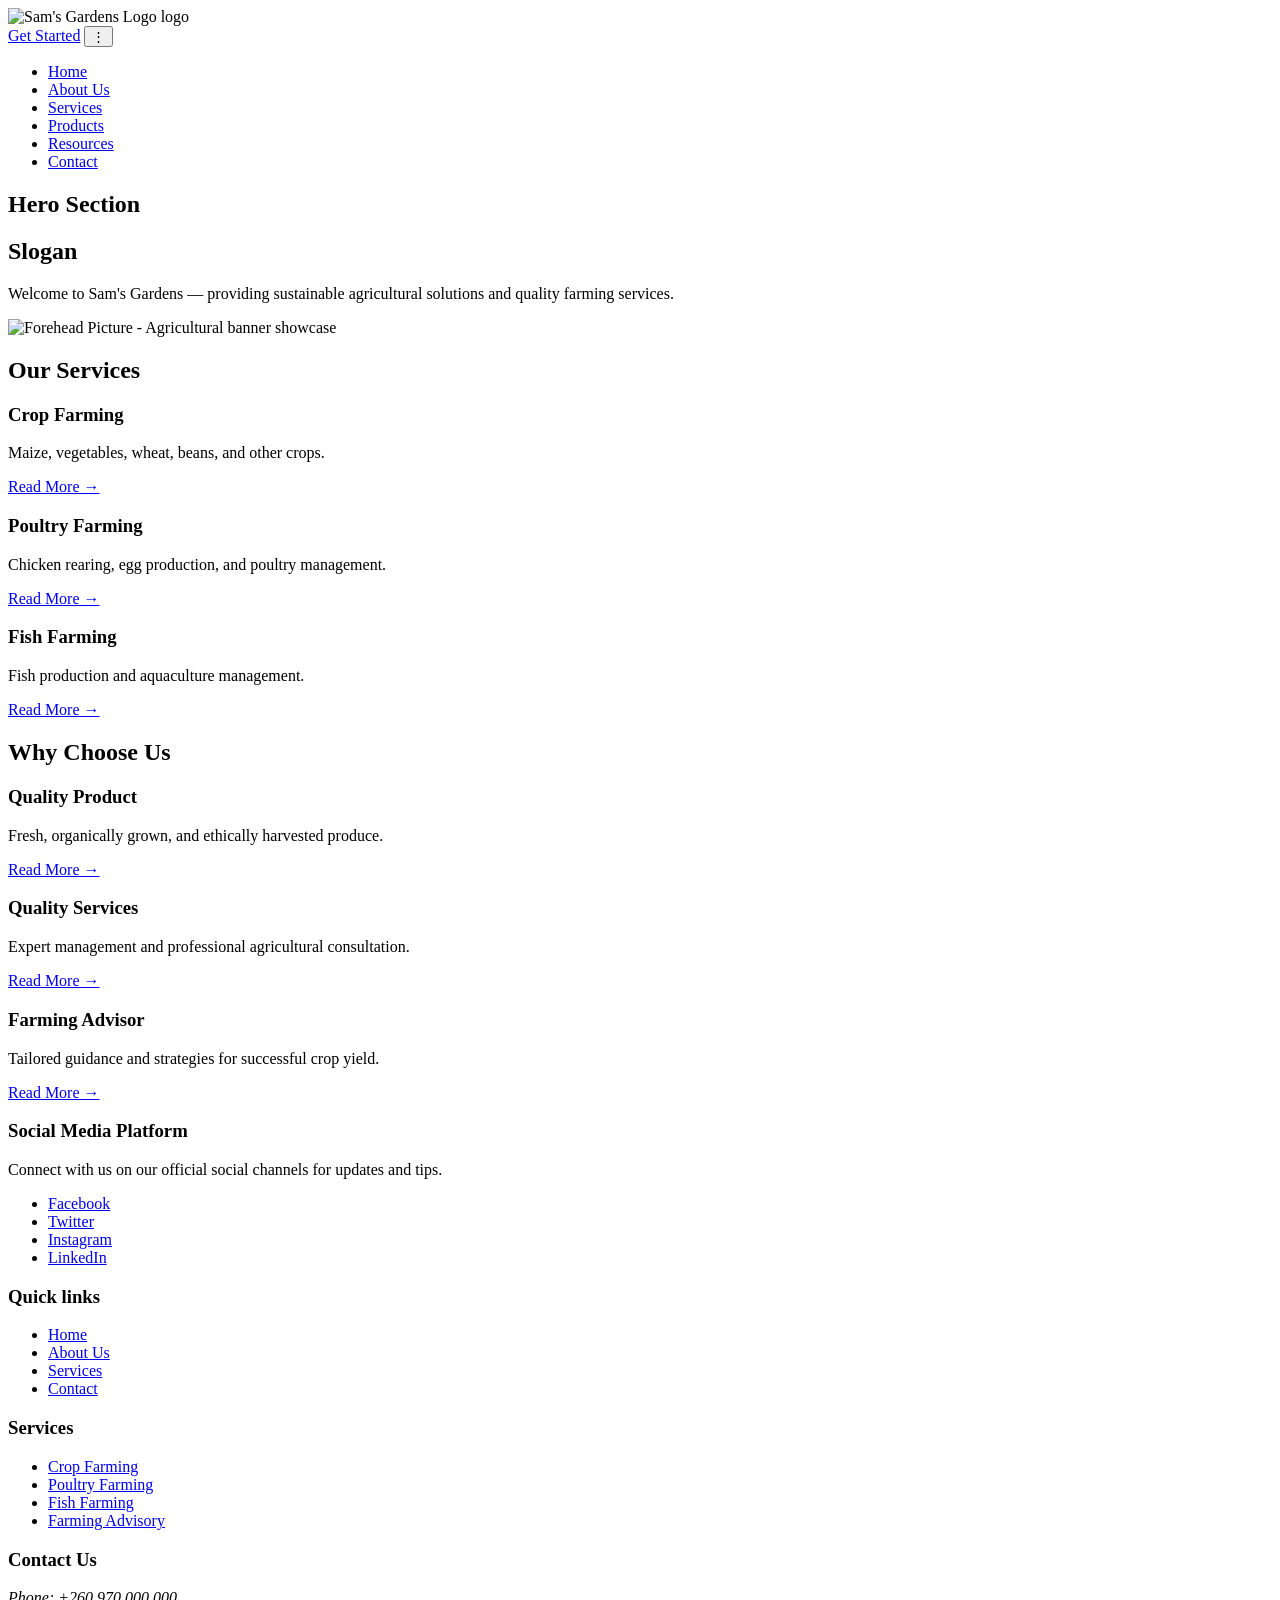
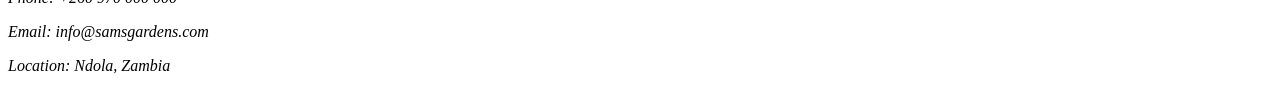
==== index.html @ 5a7f772f "initial project upload" ====
<!DOCTYPE html>
<html lang="en">

<head>
    <meta charset="UTF-8">
    <meta name="viewport" content="width=device-width, initial-scale=1.0">
    <title>Sam's Gardens - Home</title>
</head>

<body>

    <!-- Top Header / Branding & Actions -->
    <header>
        <div class="logo-container">
            <img src="logo.png" alt="Sam's Gardens Logo" width="40" height="40">
            <span>logo</span>
        </div>

        <div class="header-actions">
            <a href="#get-started">Get Started</a>
            <button type="button" aria-label="More Options">&#8942;</button>
        </div>
    </header>

    <!-- Navigation Bar -->
    <nav aria-label="Main Navigation">
        <ul>
            <li><a href="#home">Home</a></li>
            <li><a href="#about">About Us</a></li>
            <li><a href="#services">Services</a></li>
            <li><a href="#products">Products</a></li>
            <li><a href="#resources">Resources</a></li>
            <li><a href="#contact">Contact</a></li>
        </ul>
    </nav>

    <!-- Main Content Area -->
    <main>

        <!-- Hero Section -->
        <section class="hero-section">
            <div class="hero-text">
                <h1>Hero Section</h1>
                <h2>Slogan</h2>
                <p>Welcome to Sam's Gardens — providing sustainable agricultural solutions and quality farming services.
                </p>
            </div>

            <div class="hero-image">
                <img src="forehead-picture.jpg" alt="Forehead Picture - Agricultural banner showcase">
            </div>
        </section>

        <!-- Services & Why Choose Us Container -->
        <div class="features-wrapper">

            <!-- Our Services Section -->
            <section class="services-section">
                <h2>Our Services</h2>

                <div class="services-grid">

                    <!-- Service Card 1 -->
                    <article class="card">
                        <div class="icon-placeholder"></div>
                        <h3>Crop Farming</h3>
                        <p>Maize, vegetables, wheat, beans, and other crops.</p>
                        <a href="#crop-farming">Read More &rarr;</a>
                    </article>

                    <!-- Service Card 2 -->
                    <article class="card">
                        <div class="icon-placeholder"></div>
                        <h3>Poultry Farming</h3>
                        <p>Chicken rearing, egg production, and poultry management.</p>
                        <a href="#poultry-farming">Read More &rarr;</a>
                    </article>

                    <!-- Service Card 3 -->
                    <article class="card">
                        <div class="icon-placeholder"></div>
                        <h3>Fish Farming</h3>
                        <p>Fish production and aquaculture management.</p>
                        <a href="#fish-farming">Read More &rarr;</a>
                    </article>

                </div>
            </section>

            <!-- Why Choose Us Section -->
            <section class="why-choose-us-section">
                <h2>Why Choose Us</h2>

                <div class="reasons-grid">

                    <!-- Reason 1 -->
                    <article class="card">
                        <div class="icon-placeholder"></div>
                        <h3>Quality Product</h3>
                        <p>Fresh, organically grown, and ethically harvested produce.</p>
                        <a href="#quality-product">Read More &rarr;</a>
                    </article>

                    <!-- Reason 2 -->
                    <article class="card">
                        <div class="icon-placeholder"></div>
                        <h3>Quality Services</h3>
                        <p>Expert management and professional agricultural consultation.</p>
                        <a href="#quality-services">Read More &rarr;</a>
                    </article>

                    <!-- Reason 3 -->
                    <article class="card">
                        <div class="icon-placeholder"></div>
                        <h3>Farming Advisor</h3>
                        <p>Tailored guidance and strategies for successful crop yield.</p>
                        <a href="#farming-advisor">Read More &rarr;</a>
                    </article>

                </div>
            </section>

        </div>

    </main>

    <!-- Footer Section -->
    <footer>
        <div class="footer-columns">

            <!-- Column 1: Social Media Platform -->
            <section class="footer-col">
                <h3>Social Media Platform</h3>
                <p>Connect with us on our official social channels for updates and tips.</p>
                <ul class="social-links">
                    <li><a href="#" aria-label="Facebook">Facebook</a></li>
                    <li><a href="#" aria-label="Twitter">Twitter</a></li>
                    <li><a href="#" aria-label="Instagram">Instagram</a></li>
                    <li><a href="#" aria-label="LinkedIn">LinkedIn</a></li>
                </ul>
            </section>

            <!-- Column 2: Quick Links -->
            <nav class="footer-col" aria-label="Quick Links Navigation">
                <h3>Quick links</h3>
                <ul>
                    <li><a href="#home">Home</a></li>
                    <li><a href="#about">About Us</a></li>
                    <li><a href="#services">Services</a></li>
                    <li><a href="#contact">Contact</a></li>
                </ul>
            </nav>

            <!-- Column 3: Services -->
            <nav class="footer-col" aria-label="Services Navigation">
                <h3>Services</h3>
                <ul>
                    <li><a href="#crop-farming">Crop Farming</a></li>
                    <li><a href="#poultry-farming">Poultry Farming</a></li>
                    <li><a href="#fish-farming">Fish Farming</a></li>
                    <li><a href="#advisory">Farming Advisory</a></li>
                </ul>
            </nav>

            <!-- Column 4: Contact Us -->
            <section class="footer-col">
                <h3>Contact Us</h3>
                <address>
                    <p>Phone: +260 970 000 000</p>
                    <p>Email: info@samsgardens.com</p>
                    <p>Location: Ndola, Zambia</p>
                </address>
            </section>

        </div>
    </footer>

</body>

</html>
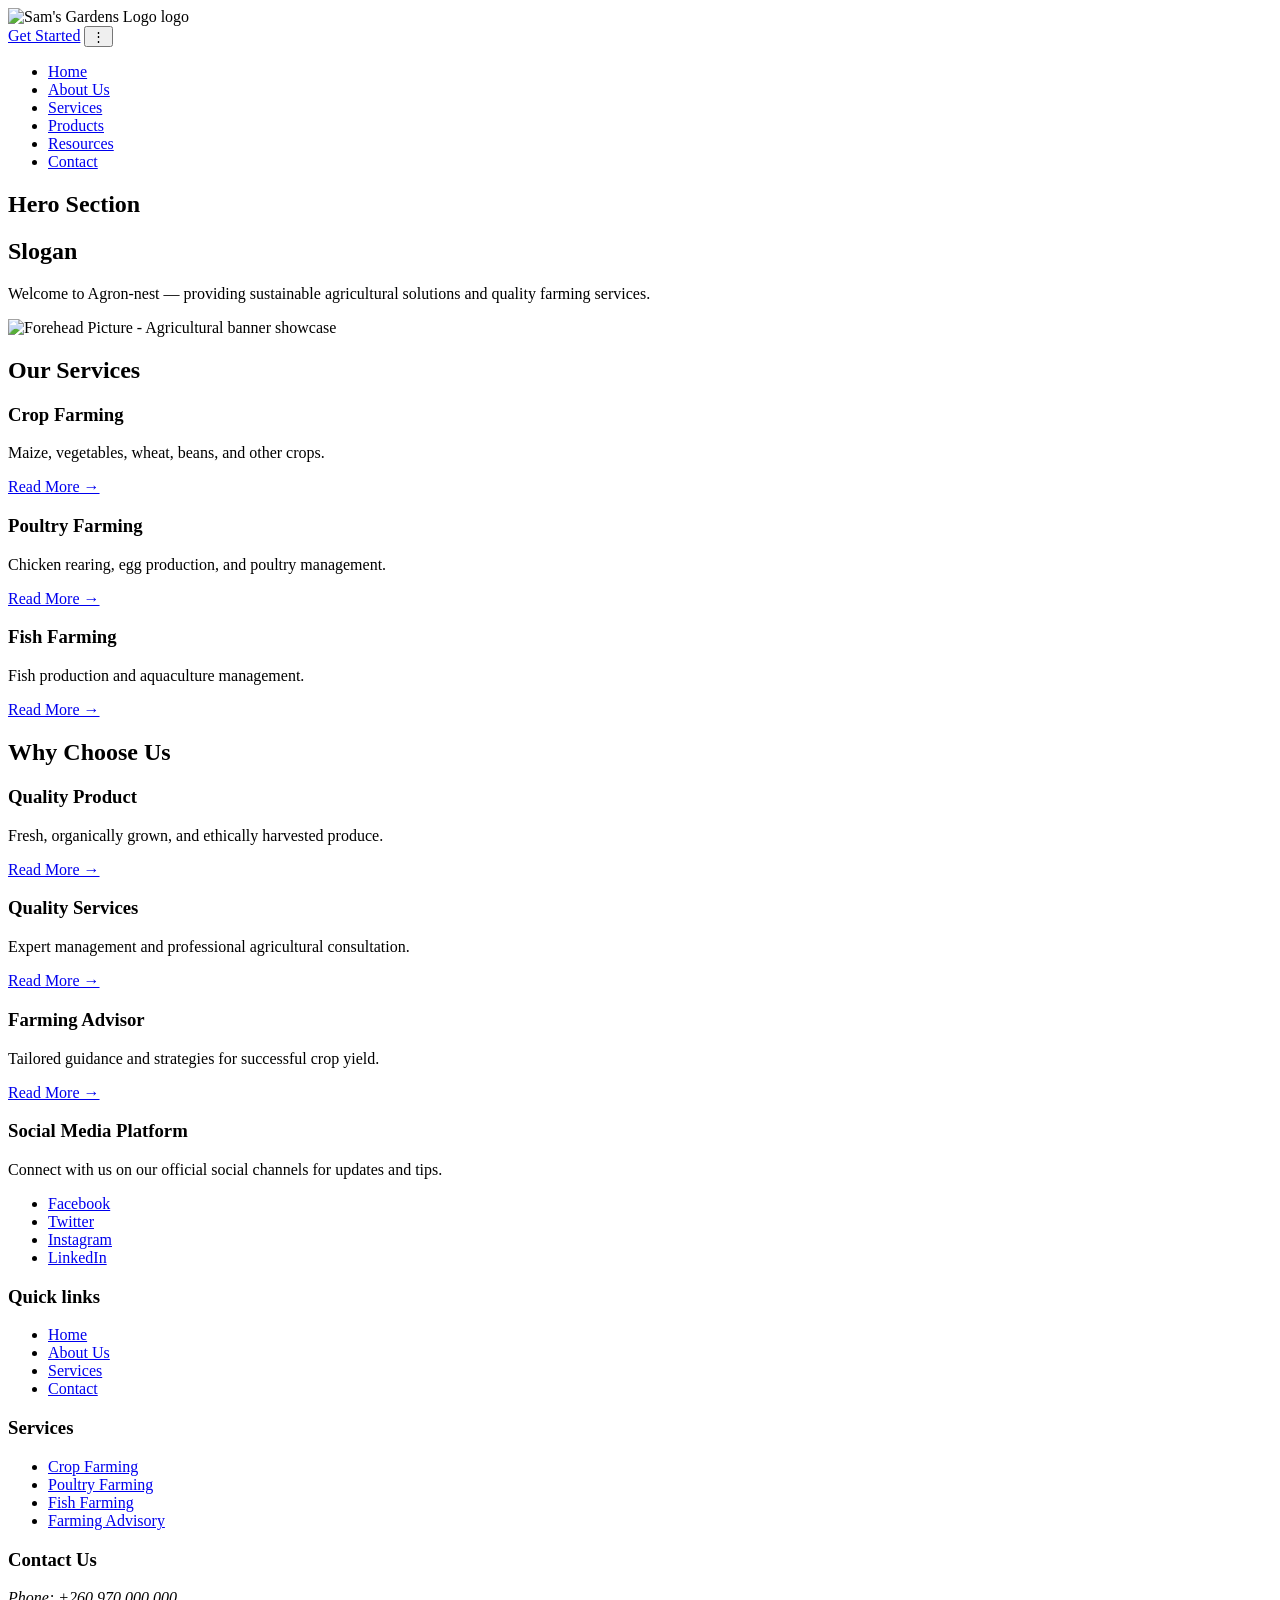
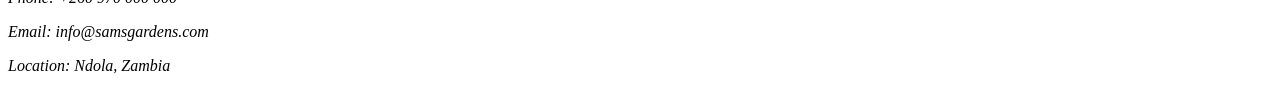
==== commit 89faf223: "Update index.html" ====
--- a/index.html
+++ b/index.html
@@ -4,7 +4,7 @@
 <head>
     <meta charset="UTF-8">
     <meta name="viewport" content="width=device-width, initial-scale=1.0">
-    <title>Sam's Gardens - Home</title>
+    <title>Agrone-nest</title>
 </head>
 
 <body>
@@ -42,7 +42,7 @@
             <div class="hero-text">
                 <h1>Hero Section</h1>
                 <h2>Slogan</h2>
-                <p>Welcome to Sam's Gardens — providing sustainable agricultural solutions and quality farming services.
+                <p>Welcome to Agron-nest — providing sustainable agricultural solutions and quality farming services.
                 </p>
             </div>
 
@@ -177,4 +177,4 @@
 
 </body>
 
-</html>+</html>
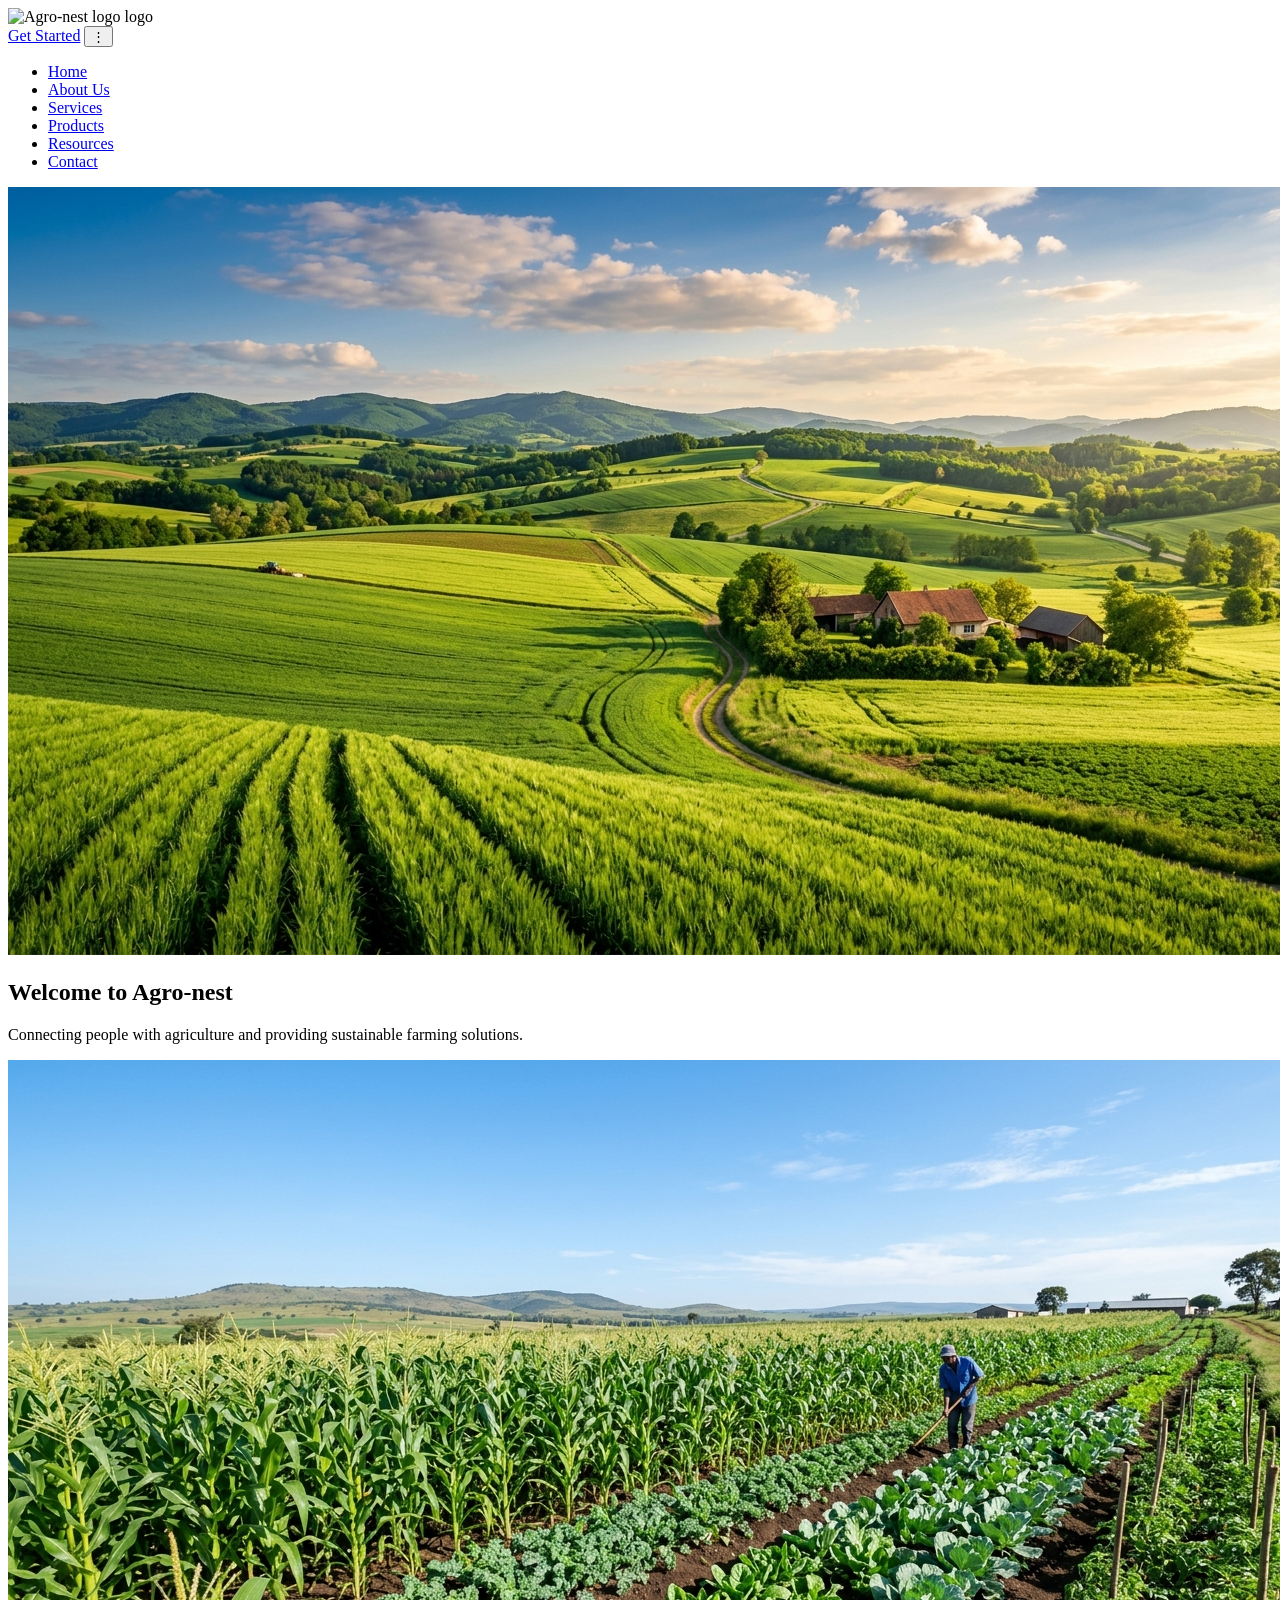
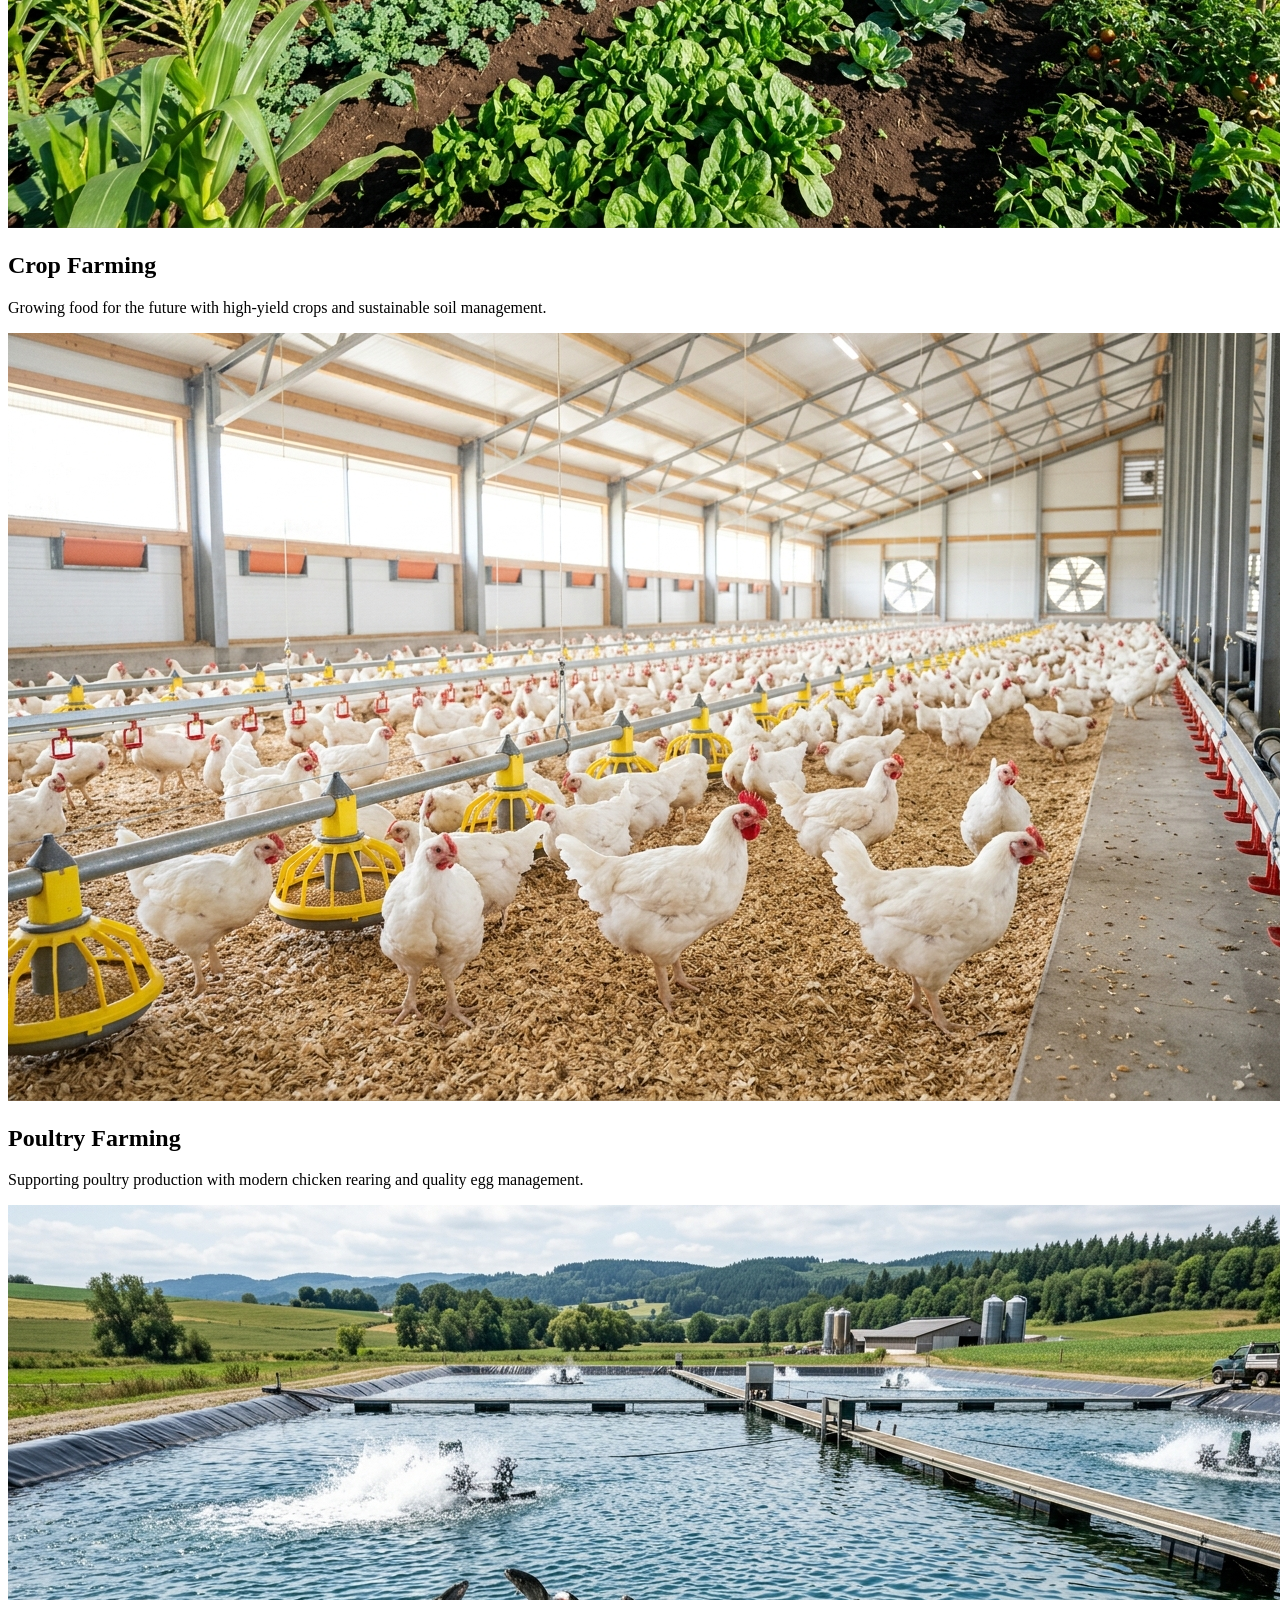
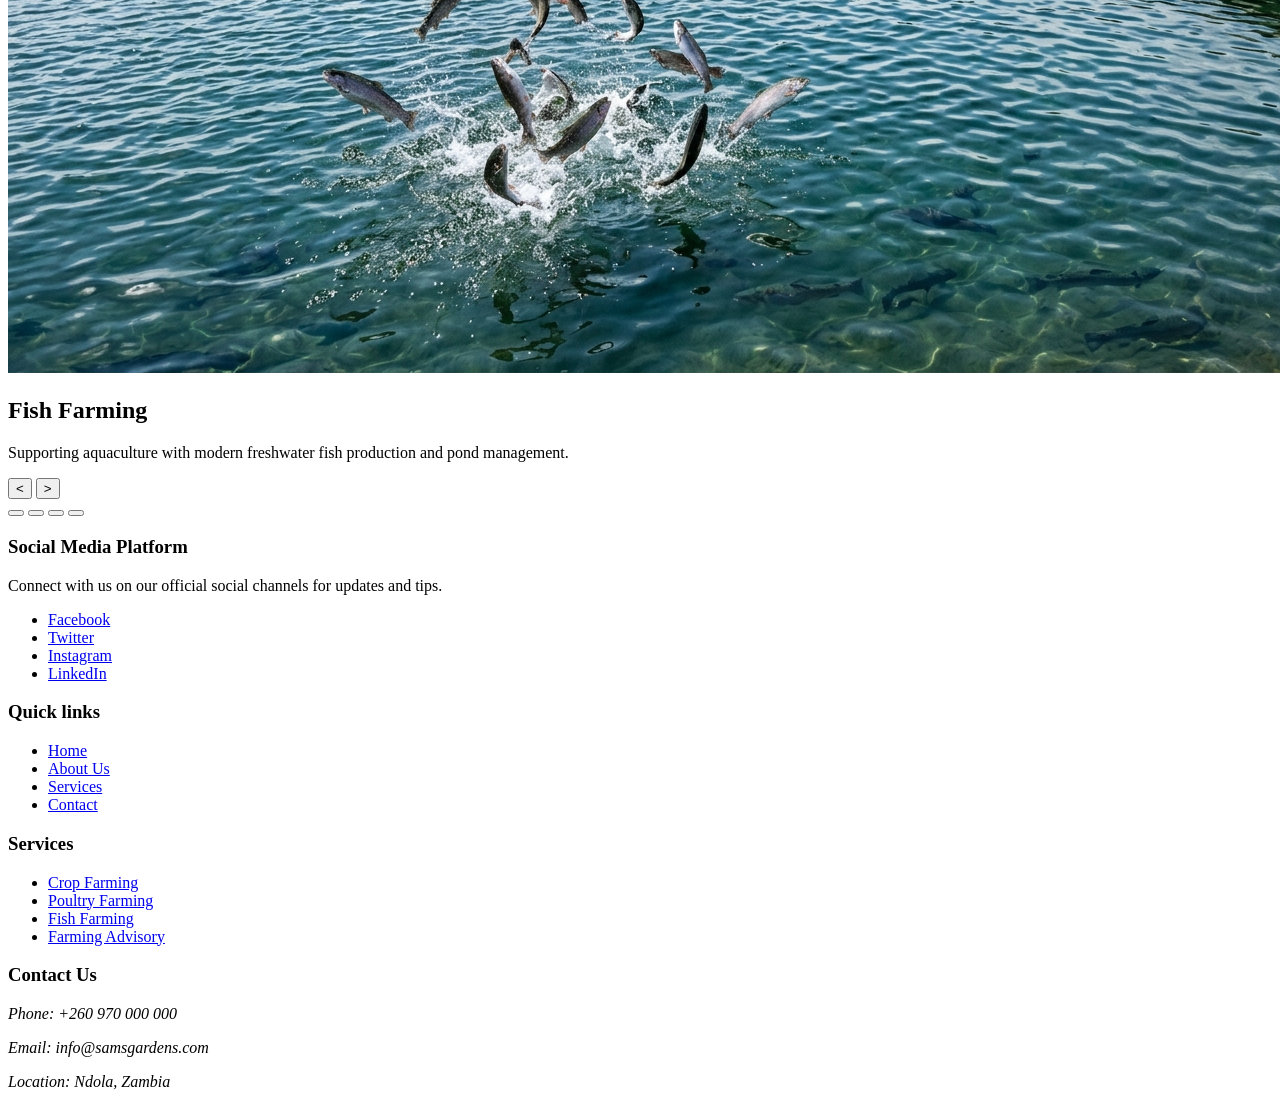
==== commit 316565f6: "Add images and update HTML pages" ====
--- a/index.html
+++ b/index.html
@@ -12,12 +12,12 @@
     <!-- Top Header / Branding & Actions -->
     <header>
         <div class="logo-container">
-            <img src="logo.png" alt="Sam's Gardens Logo" width="40" height="40">
+            <img src="logo.png" alt="Agro-nest logo" width="40" height="40">
             <span>logo</span>
         </div>
 
         <div class="header-actions">
-            <a href="#get-started">Get Started</a>
+            <a href="pages/products.html">Get Started</a>
             <button type="button" aria-label="More Options">&#8942;</button>
         </div>
     </header>
@@ -25,102 +25,72 @@
     <!-- Navigation Bar -->
     <nav aria-label="Main Navigation">
         <ul>
-            <li><a href="#home">Home</a></li>
-            <li><a href="#about">About Us</a></li>
-            <li><a href="#services">Services</a></li>
-            <li><a href="#products">Products</a></li>
-            <li><a href="#resources">Resources</a></li>
-            <li><a href="#contact">Contact</a></li>
+            <li><a href="index.html">Home</a></li>
+            <li><a href="pages/about.html">About Us</a></li>
+            <li><a href="pages/services.html">Services</a></li>
+            <li><a href="pages/products.html">Products</a></li>
+            <li><a href="pages/resources.html">Resources</a></li>
+            <li><a href="pages/contact.html">Contact</a></li>
         </ul>
     </nav>
 
     <!-- Main Content Area -->
     <main>
 
-        <!-- Hero Section -->
-        <section class="hero-section">
-            <div class="hero-text">
-                <h1>Hero Section</h1>
-                <h2>Slogan</h2>
-                <p>Welcome to Agron-nest — providing sustainable agricultural solutions and quality farming services.
-                </p>
+        <!-- Agronist Agricultural Slider Structure -->
+        <section class="slider-section" aria-label="Agronist Agricultural Image Slider">
+            <div class="slider-wrapper">
+
+                <!-- Slide 1: Welcome to Agronist -->
+                <article class="slide">
+                    <img src="images/welcome-agronist.jpg" alt="Agricultural landscape showcasing Welcome to Agronist">
+                    <div class="slide-overlay">
+                        <h2>Welcome to Agro-nest</h2>
+                        <p>Connecting people with agriculture and providing sustainable farming solutions.</p>
+                    </div>
+                </article>
+
+                <!-- Slide 2: Crop Farming -->
+                <article class="slide">
+                    <img src="images/crop-farming.jpg" alt="Vibrant crop farming field with healthy crops">
+                    <div class="slide-overlay">
+                        <h2>Crop Farming</h2>
+                        <p>Growing food for the future with high-yield crops and sustainable soil management.</p>
+                    </div>
+                </article>
+
+                <!-- Slide 3: Poultry Farming -->
+                <article class="slide">
+                    <img src="images/poultry-farming.jpg" alt="Modern poultry farming facility with healthy flock">
+                    <div class="slide-overlay">
+                        <h2>Poultry Farming</h2>
+                        <p>Supporting poultry production with modern chicken rearing and quality egg management.</p>
+                    </div>
+                </article>
+
+                <!-- Slide 4: Fish Farming -->
+                <article class="slide">
+                    <img src="images/fish-farming.jpg" alt="Aquaculture fish farming pond with fresh water fish">
+                    <div class="slide-overlay">
+                        <h2>Fish Farming</h2>
+                        <p>Supporting aquaculture with modern freshwater fish production and pond management.</p>
+                    </div>
+                </article>
+
             </div>
 
-            <div class="hero-image">
-                <img src="forehead-picture.jpg" alt="Forehead Picture - Agricultural banner showcase">
-            </div>
+            <!-- Slider Navigation Controls (For future CSS/JS implementation) -->
+            <button type="button" class="slider-control prev" aria-label="Previous Slide">&lt;</button>
+            <button type="button" class="slider-control next" aria-label="Next Slide">&gt;</button>
+
+            <!-- Slider Pagination Indicators (For future CSS/JS implementation) -->
+            <nav class="slider-dots" aria-label="Slider Page Navigation">
+                <button type="button" class="dot" aria-label="Go to Slide 1"></button>
+                <button type="button" class="dot" aria-label="Go to Slide 2"></button>
+                <button type="button" class="dot" aria-label="Go to Slide 3"></button>
+                <button type="button" class="dot" aria-label="Go to Slide 4"></button>
+            </nav>
         </section>
-
-        <!-- Services & Why Choose Us Container -->
-        <div class="features-wrapper">
-
-            <!-- Our Services Section -->
-            <section class="services-section">
-                <h2>Our Services</h2>
-
-                <div class="services-grid">
-
-                    <!-- Service Card 1 -->
-                    <article class="card">
-                        <div class="icon-placeholder"></div>
-                        <h3>Crop Farming</h3>
-                        <p>Maize, vegetables, wheat, beans, and other crops.</p>
-                        <a href="#crop-farming">Read More &rarr;</a>
-                    </article>
-
-                    <!-- Service Card 2 -->
-                    <article class="card">
-                        <div class="icon-placeholder"></div>
-                        <h3>Poultry Farming</h3>
-                        <p>Chicken rearing, egg production, and poultry management.</p>
-                        <a href="#poultry-farming">Read More &rarr;</a>
-                    </article>
-
-                    <!-- Service Card 3 -->
-                    <article class="card">
-                        <div class="icon-placeholder"></div>
-                        <h3>Fish Farming</h3>
-                        <p>Fish production and aquaculture management.</p>
-                        <a href="#fish-farming">Read More &rarr;</a>
-                    </article>
-
-                </div>
-            </section>
-
-            <!-- Why Choose Us Section -->
-            <section class="why-choose-us-section">
-                <h2>Why Choose Us</h2>
-
-                <div class="reasons-grid">
-
-                    <!-- Reason 1 -->
-                    <article class="card">
-                        <div class="icon-placeholder"></div>
-                        <h3>Quality Product</h3>
-                        <p>Fresh, organically grown, and ethically harvested produce.</p>
-                        <a href="#quality-product">Read More &rarr;</a>
-                    </article>
-
-                    <!-- Reason 2 -->
-                    <article class="card">
-                        <div class="icon-placeholder"></div>
-                        <h3>Quality Services</h3>
-                        <p>Expert management and professional agricultural consultation.</p>
-                        <a href="#quality-services">Read More &rarr;</a>
-                    </article>
-
-                    <!-- Reason 3 -->
-                    <article class="card">
-                        <div class="icon-placeholder"></div>
-                        <h3>Farming Advisor</h3>
-                        <p>Tailored guidance and strategies for successful crop yield.</p>
-                        <a href="#farming-advisor">Read More &rarr;</a>
-                    </article>
-
-                </div>
-            </section>
-
-        </div>
 
     </main>
 
@@ -144,10 +114,10 @@
             <nav class="footer-col" aria-label="Quick Links Navigation">
                 <h3>Quick links</h3>
                 <ul>
-                    <li><a href="#home">Home</a></li>
-                    <li><a href="#about">About Us</a></li>
-                    <li><a href="#services">Services</a></li>
-                    <li><a href="#contact">Contact</a></li>
+                    <li><a href="index.html">Home</a></li>
+                    <li><a href="pages/about.html">About Us</a></li>
+                    <li><a href="pages/services.html">Services</a></li>
+                    <li><a href="pages/contact.html">Contact</a></li>
                 </ul>
             </nav>
 
@@ -155,10 +125,10 @@
             <nav class="footer-col" aria-label="Services Navigation">
                 <h3>Services</h3>
                 <ul>
-                    <li><a href="#crop-farming">Crop Farming</a></li>
-                    <li><a href="#poultry-farming">Poultry Farming</a></li>
-                    <li><a href="#fish-farming">Fish Farming</a></li>
-                    <li><a href="#advisory">Farming Advisory</a></li>
+                    <li><a href="pages/services.html#crop-farming">Crop Farming</a></li>
+                    <li><a href="pages/services.html#poultry-farming">Poultry Farming</a></li>
+                    <li><a href="pages/services.html#fish-farming">Fish Farming</a></li>
+                    <li><a href="pages/services.html#advisory">Farming Advisory</a></li>
                 </ul>
             </nav>
 
@@ -177,4 +147,4 @@
 
 </body>
 
-</html>
+</html>
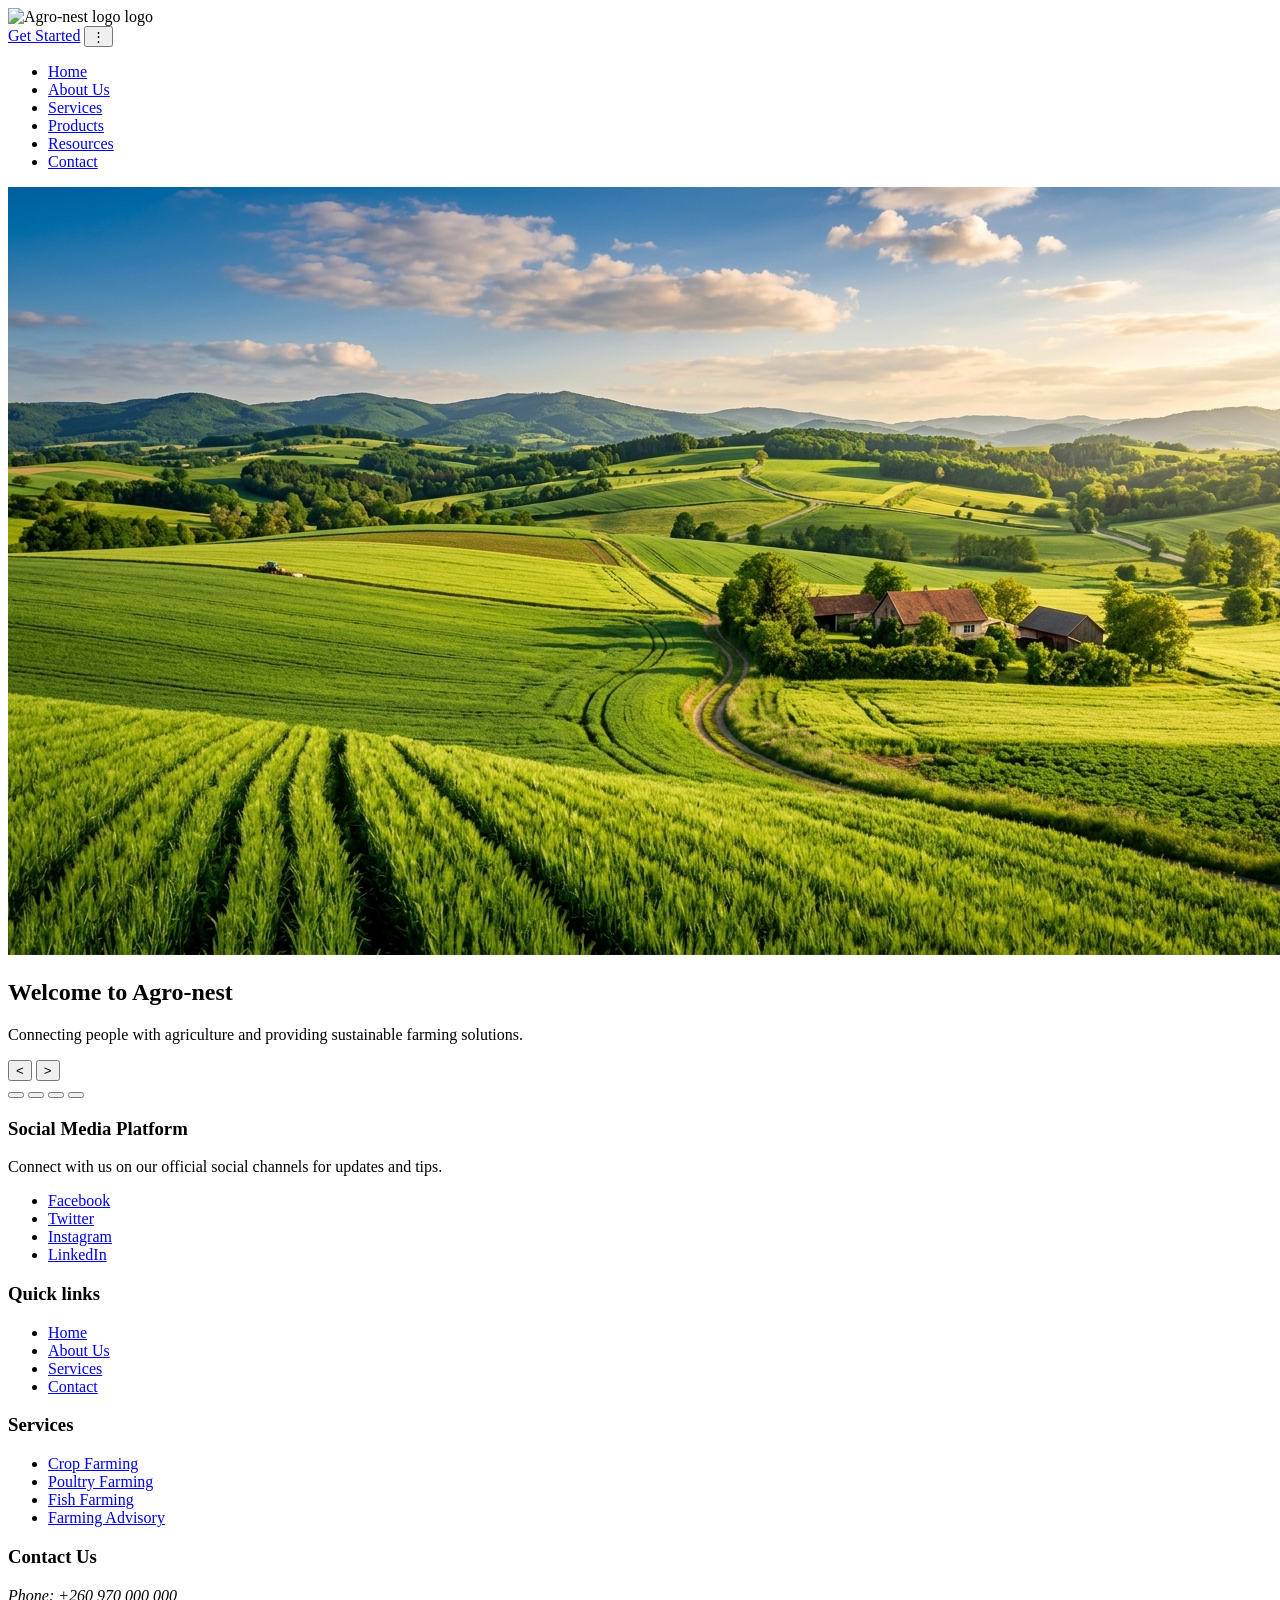
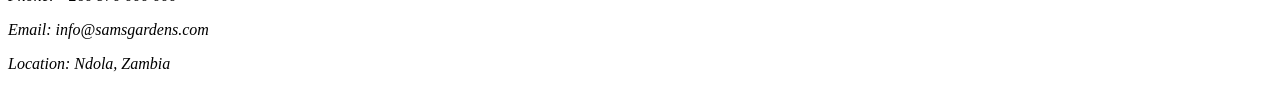
==== commit a0e017b6: "Connect home-page slider" ====
--- a/index.html
+++ b/index.html
@@ -1,150 +1,151 @@
-<!DOCTYPE html>
-<html lang="en">
-
-<head>
-    <meta charset="UTF-8">
-    <meta name="viewport" content="width=device-width, initial-scale=1.0">
-    <title>Agrone-nest</title>
-</head>
-
-<body>
-
-    <!-- Top Header / Branding & Actions -->
-    <header>
-        <div class="logo-container">
-            <img src="logo.png" alt="Agro-nest logo" width="40" height="40">
-            <span>logo</span>
-        </div>
-
-        <div class="header-actions">
-            <a href="pages/products.html">Get Started</a>
-            <button type="button" aria-label="More Options">&#8942;</button>
-        </div>
-    </header>
-
-    <!-- Navigation Bar -->
-    <nav aria-label="Main Navigation">
-        <ul>
-            <li><a href="index.html">Home</a></li>
-            <li><a href="pages/about.html">About Us</a></li>
-            <li><a href="pages/services.html">Services</a></li>
-            <li><a href="pages/products.html">Products</a></li>
-            <li><a href="pages/resources.html">Resources</a></li>
-            <li><a href="pages/contact.html">Contact</a></li>
-        </ul>
-    </nav>
-
-    <!-- Main Content Area -->
-    <main>
-
-        <!-- Agronist Agricultural Slider Structure -->
-        <section class="slider-section" aria-label="Agronist Agricultural Image Slider">
-            <div class="slider-wrapper">
-
-                <!-- Slide 1: Welcome to Agronist -->
-                <article class="slide">
-                    <img src="images/welcome-agronist.jpg" alt="Agricultural landscape showcasing Welcome to Agronist">
-                    <div class="slide-overlay">
-                        <h2>Welcome to Agro-nest</h2>
-                        <p>Connecting people with agriculture and providing sustainable farming solutions.</p>
-                    </div>
-                </article>
-
-                <!-- Slide 2: Crop Farming -->
-                <article class="slide">
-                    <img src="images/crop-farming.jpg" alt="Vibrant crop farming field with healthy crops">
-                    <div class="slide-overlay">
-                        <h2>Crop Farming</h2>
-                        <p>Growing food for the future with high-yield crops and sustainable soil management.</p>
-                    </div>
-                </article>
-
-                <!-- Slide 3: Poultry Farming -->
-                <article class="slide">
-                    <img src="images/poultry-farming.jpg" alt="Modern poultry farming facility with healthy flock">
-                    <div class="slide-overlay">
-                        <h2>Poultry Farming</h2>
-                        <p>Supporting poultry production with modern chicken rearing and quality egg management.</p>
-                    </div>
-                </article>
-
-                <!-- Slide 4: Fish Farming -->
-                <article class="slide">
-                    <img src="images/fish-farming.jpg" alt="Aquaculture fish farming pond with fresh water fish">
-                    <div class="slide-overlay">
-                        <h2>Fish Farming</h2>
-                        <p>Supporting aquaculture with modern freshwater fish production and pond management.</p>
-                    </div>
-                </article>
-
-            </div>
-
-            <!-- Slider Navigation Controls (For future CSS/JS implementation) -->
-            <button type="button" class="slider-control prev" aria-label="Previous Slide">&lt;</button>
-            <button type="button" class="slider-control next" aria-label="Next Slide">&gt;</button>
-
-            <!-- Slider Pagination Indicators (For future CSS/JS implementation) -->
-            <nav class="slider-dots" aria-label="Slider Page Navigation">
-                <button type="button" class="dot" aria-label="Go to Slide 1"></button>
-                <button type="button" class="dot" aria-label="Go to Slide 2"></button>
-                <button type="button" class="dot" aria-label="Go to Slide 3"></button>
-                <button type="button" class="dot" aria-label="Go to Slide 4"></button>
-            </nav>
-        </section>
-
-    </main>
-
-    <!-- Footer Section -->
-    <footer>
-        <div class="footer-columns">
-
-            <!-- Column 1: Social Media Platform -->
-            <section class="footer-col">
-                <h3>Social Media Platform</h3>
-                <p>Connect with us on our official social channels for updates and tips.</p>
-                <ul class="social-links">
-                    <li><a href="#" aria-label="Facebook">Facebook</a></li>
-                    <li><a href="#" aria-label="Twitter">Twitter</a></li>
-                    <li><a href="#" aria-label="Instagram">Instagram</a></li>
-                    <li><a href="#" aria-label="LinkedIn">LinkedIn</a></li>
-                </ul>
-            </section>
-
-            <!-- Column 2: Quick Links -->
-            <nav class="footer-col" aria-label="Quick Links Navigation">
-                <h3>Quick links</h3>
-                <ul>
-                    <li><a href="index.html">Home</a></li>
-                    <li><a href="pages/about.html">About Us</a></li>
-                    <li><a href="pages/services.html">Services</a></li>
-                    <li><a href="pages/contact.html">Contact</a></li>
-                </ul>
-            </nav>
-
-            <!-- Column 3: Services -->
-            <nav class="footer-col" aria-label="Services Navigation">
-                <h3>Services</h3>
-                <ul>
-                    <li><a href="pages/services.html#crop-farming">Crop Farming</a></li>
-                    <li><a href="pages/services.html#poultry-farming">Poultry Farming</a></li>
-                    <li><a href="pages/services.html#fish-farming">Fish Farming</a></li>
-                    <li><a href="pages/services.html#advisory">Farming Advisory</a></li>
-                </ul>
-            </nav>
-
-            <!-- Column 4: Contact Us -->
-            <section class="footer-col">
-                <h3>Contact Us</h3>
-                <address>
-                    <p>Phone: +260 970 000 000</p>
-                    <p>Email: info@samsgardens.com</p>
-                    <p>Location: Ndola, Zambia</p>
-                </address>
-            </section>
-
-        </div>
-    </footer>
-
-</body>
-
-</html>+<!DOCTYPE html>
+<html lang="en">
+
+<head>
+    <meta charset="UTF-8">
+    <meta name="viewport" content="width=device-width, initial-scale=1.0">
+    <title>Agrone-nest</title>
+</head>
+
+<body>
+
+    <!-- Top Header / Branding & Actions -->
+    <header>
+        <div class="logo-container">
+            <img src="logo.png" alt="Agro-nest logo" width="40" height="40">
+            <span>logo</span>
+        </div>
+
+        <div class="header-actions">
+            <a href="pages/products.html">Get Started</a>
+            <button type="button" aria-label="More Options">&#8942;</button>
+        </div>
+    </header>
+
+    <!-- Navigation Bar -->
+    <nav aria-label="Main Navigation">
+        <ul>
+            <li><a href="index.html">Home</a></li>
+            <li><a href="pages/about.html">About Us</a></li>
+            <li><a href="pages/services.html">Services</a></li>
+            <li><a href="pages/products.html">Products</a></li>
+            <li><a href="pages/resources.html">Resources</a></li>
+            <li><a href="pages/contact.html">Contact</a></li>
+        </ul>
+    </nav>
+
+    <!-- Main Content Area -->
+    <main>
+
+        <!-- Agronist Agricultural Slider Structure -->
+        <section class="slider-section" aria-label="Agronist Agricultural Image Slider">
+            <div class="slider-wrapper">
+
+                <!-- Slide 1: Welcome to Agronist -->
+                <article class="slide">
+                    <img src="images/welcome-agronist.jpg" alt="Agricultural landscape showcasing Welcome to Agronist">
+                    <div class="slide-overlay">
+                        <h2>Welcome to Agro-nest</h2>
+                        <p>Connecting people with agriculture and providing sustainable farming solutions.</p>
+                    </div>
+                </article>
+
+                <!-- Slide 2: Crop Farming -->
+                <article class="slide">
+                    <img src="images/crop-farming.jpg" alt="Vibrant crop farming field with healthy crops">
+                    <div class="slide-overlay">
+                        <h2>Crop Farming</h2>
+                        <p>Growing food for the future with high-yield crops and sustainable soil management.</p>
+                    </div>
+                </article>
+
+                <!-- Slide 3: Poultry Farming -->
+                <article class="slide">
+                    <img src="images/poultry-farming.jpg" alt="Modern poultry farming facility with healthy flock">
+                    <div class="slide-overlay">
+                        <h2>Poultry Farming</h2>
+                        <p>Supporting poultry production with modern chicken rearing and quality egg management.</p>
+                    </div>
+                </article>
+
+                <!-- Slide 4: Fish Farming -->
+                <article class="slide">
+                    <img src="images/fish-farming.jpg" alt="Aquaculture fish farming pond with fresh water fish">
+                    <div class="slide-overlay">
+                        <h2>Fish Farming</h2>
+                        <p>Supporting aquaculture with modern freshwater fish production and pond management.</p>
+                    </div>
+                </article>
+
+            </div>
+
+            <!-- Slider Navigation Controls (For future CSS/JS implementation) -->
+            <button type="button" class="slider-control prev" aria-label="Previous Slide">&lt;</button>
+            <button type="button" class="slider-control next" aria-label="Next Slide">&gt;</button>
+
+            <!-- Slider Pagination Indicators (For future CSS/JS implementation) -->
+            <nav class="slider-dots" aria-label="Slider Page Navigation">
+                <button type="button" class="dot" aria-label="Go to Slide 1"></button>
+                <button type="button" class="dot" aria-label="Go to Slide 2"></button>
+                <button type="button" class="dot" aria-label="Go to Slide 3"></button>
+                <button type="button" class="dot" aria-label="Go to Slide 4"></button>
+            </nav>
+        </section>
+
+    </main>
+
+    <!-- Footer Section -->
+    <footer>
+        <div class="footer-columns">
+
+            <!-- Column 1: Social Media Platform -->
+            <section class="footer-col">
+                <h3>Social Media Platform</h3>
+                <p>Connect with us on our official social channels for updates and tips.</p>
+                <ul class="social-links">
+                    <li><a href="#" aria-label="Facebook">Facebook</a></li>
+                    <li><a href="#" aria-label="Twitter">Twitter</a></li>
+                    <li><a href="#" aria-label="Instagram">Instagram</a></li>
+                    <li><a href="#" aria-label="LinkedIn">LinkedIn</a></li>
+                </ul>
+            </section>
+
+            <!-- Column 2: Quick Links -->
+            <nav class="footer-col" aria-label="Quick Links Navigation">
+                <h3>Quick links</h3>
+                <ul>
+                    <li><a href="index.html">Home</a></li>
+                    <li><a href="pages/about.html">About Us</a></li>
+                    <li><a href="pages/services.html">Services</a></li>
+                    <li><a href="pages/contact.html">Contact</a></li>
+                </ul>
+            </nav>
+
+            <!-- Column 3: Services -->
+            <nav class="footer-col" aria-label="Services Navigation">
+                <h3>Services</h3>
+                <ul>
+                    <li><a href="pages/services.html#crop-farming">Crop Farming</a></li>
+                    <li><a href="pages/services.html#poultry-farming">Poultry Farming</a></li>
+                    <li><a href="pages/services.html#fish-farming">Fish Farming</a></li>
+                    <li><a href="pages/services.html#advisory">Farming Advisory</a></li>
+                </ul>
+            </nav>
+
+            <!-- Column 4: Contact Us -->
+            <section class="footer-col">
+                <h3>Contact Us</h3>
+                <address>
+                    <p>Phone: +260 970 000 000</p>
+                    <p>Email: info@samsgardens.com</p>
+                    <p>Location: Ndola, Zambia</p>
+                </address>
+            </section>
+
+        </div>
+    </footer>
+
+    <script src="js/script.js"></script>
+</body>
+
+</html>
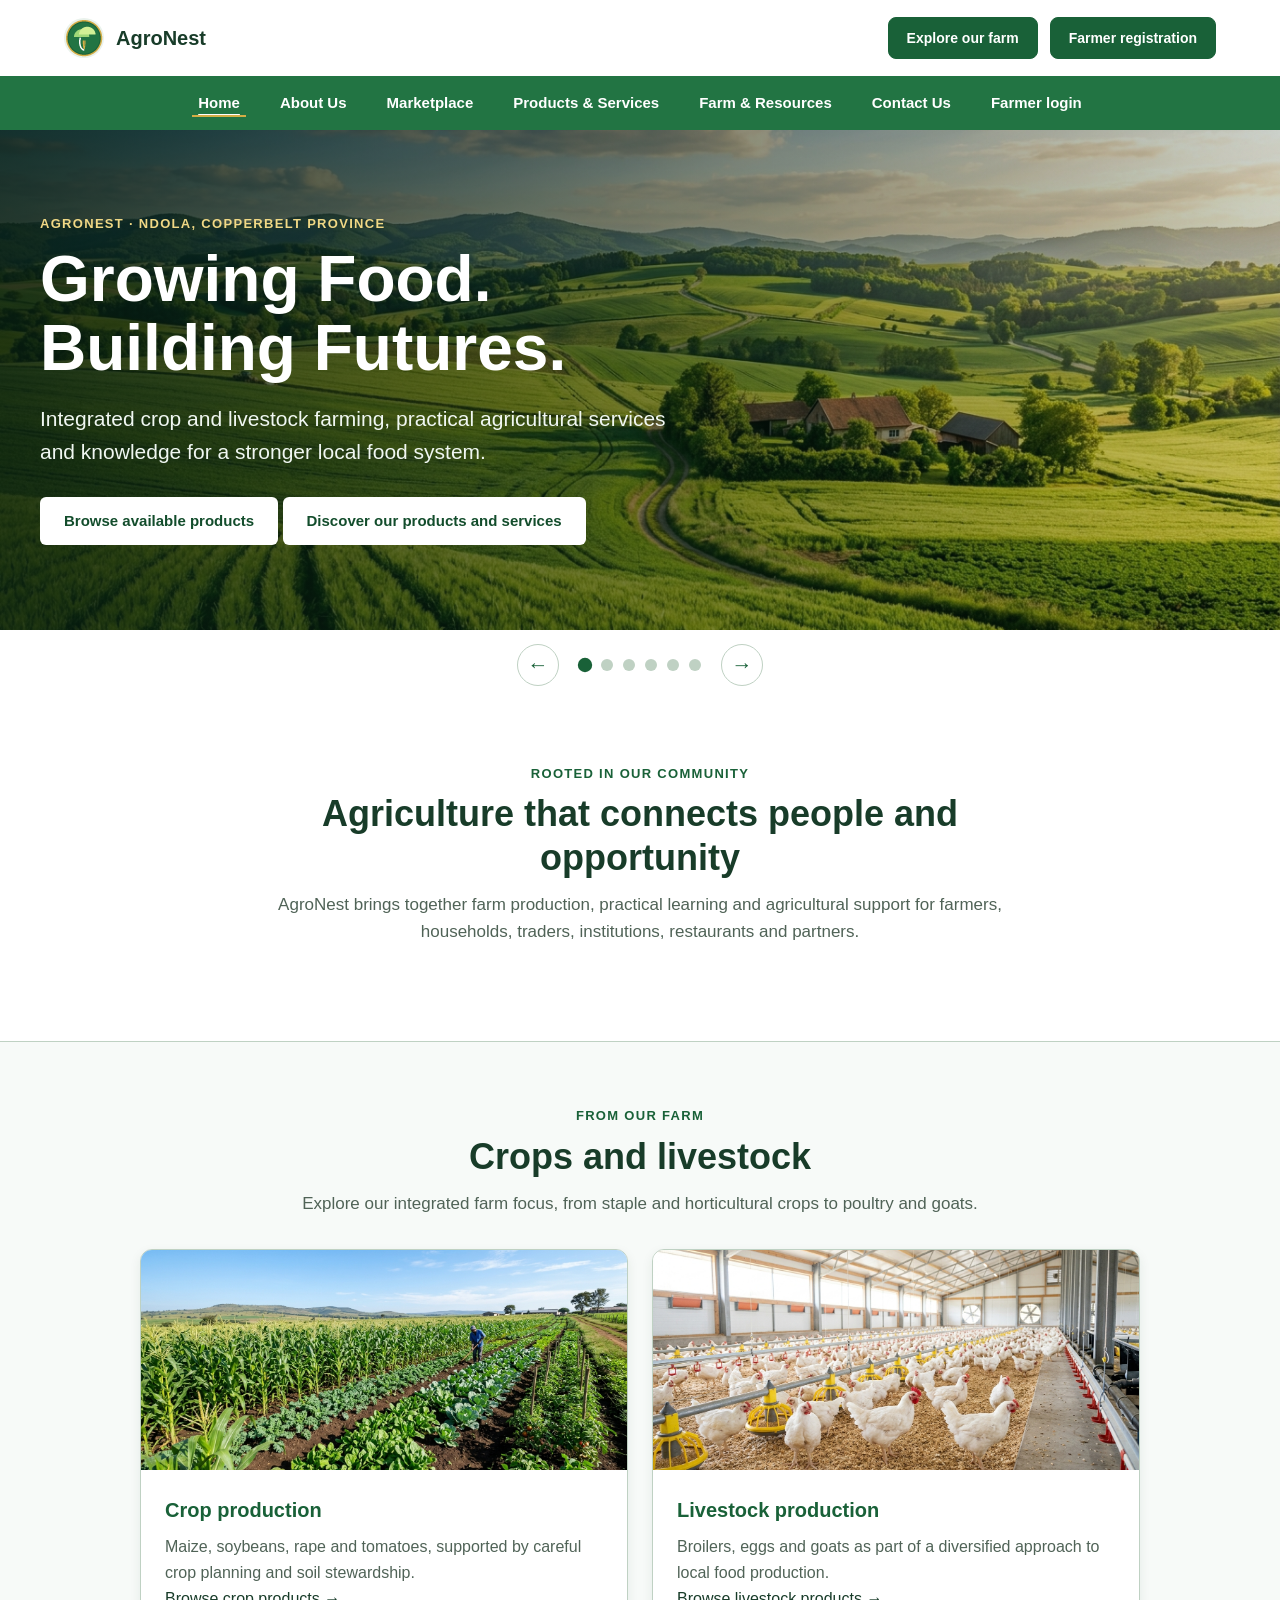
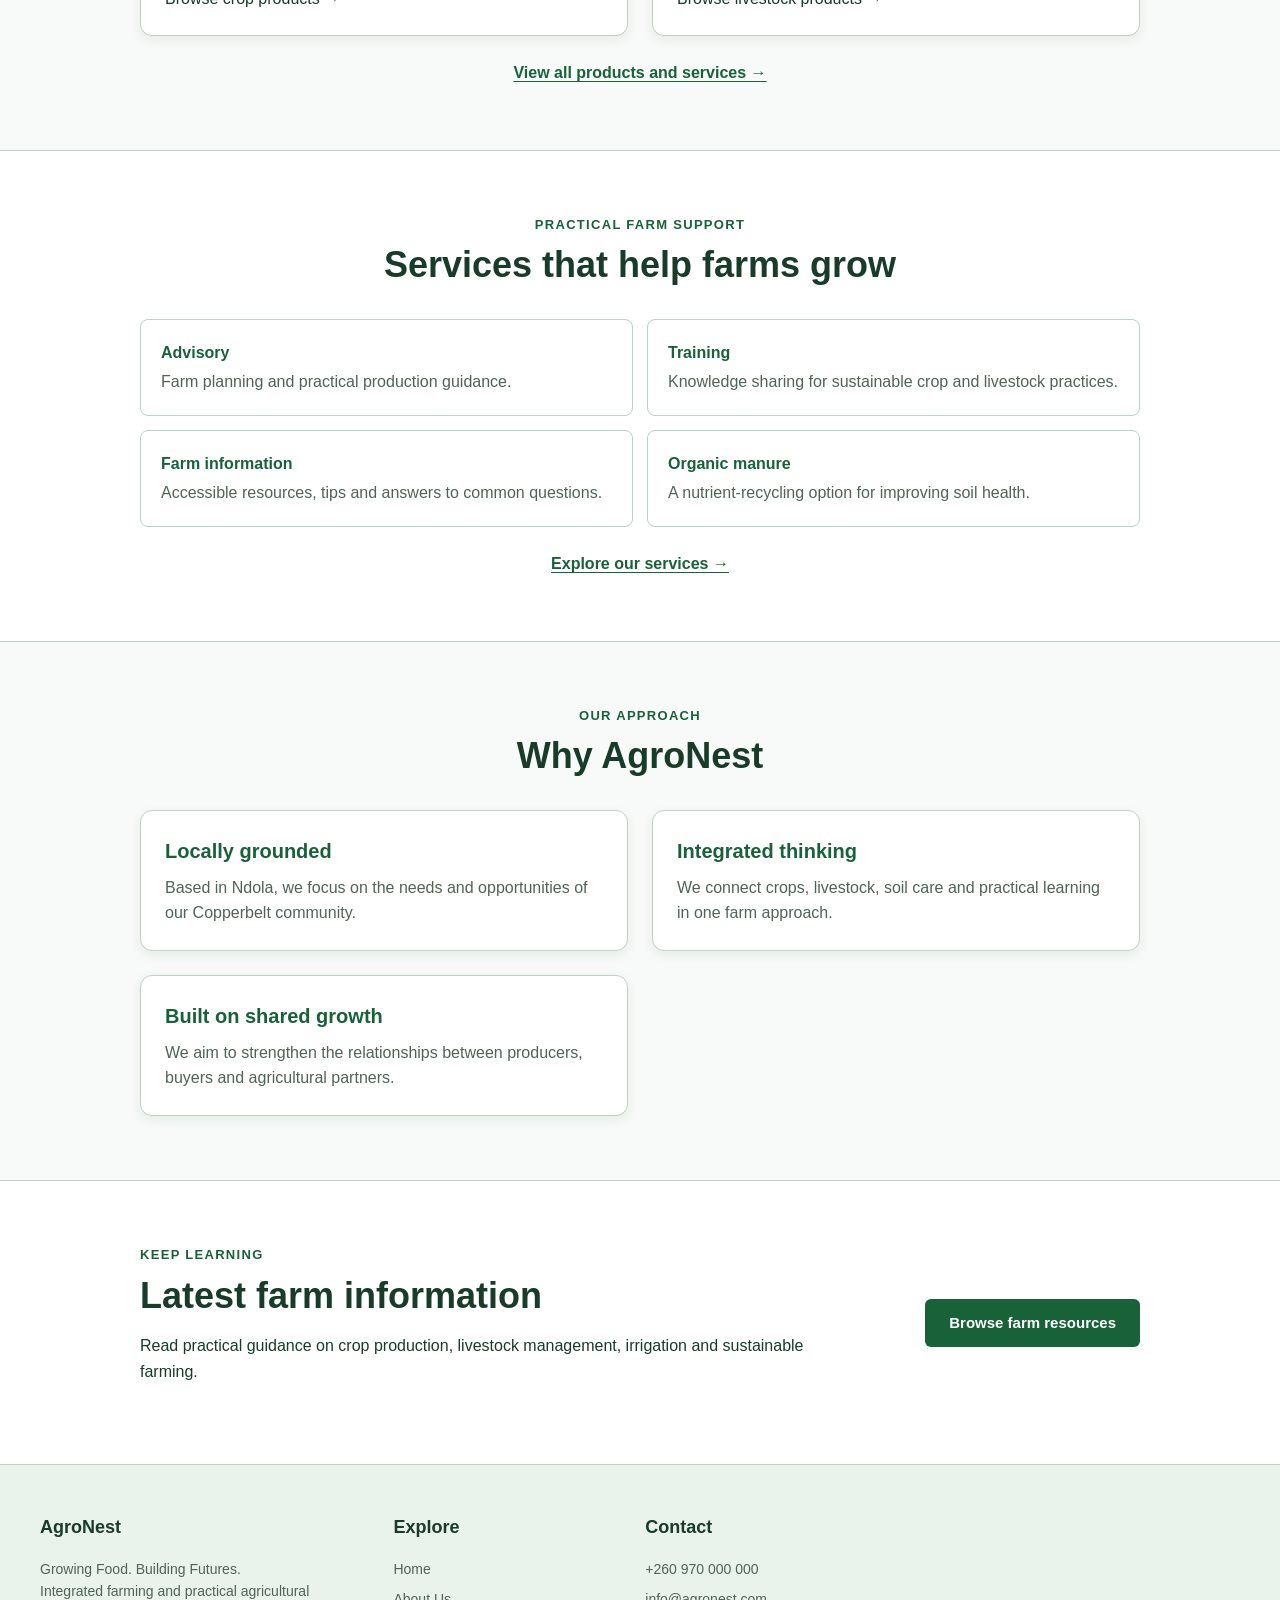
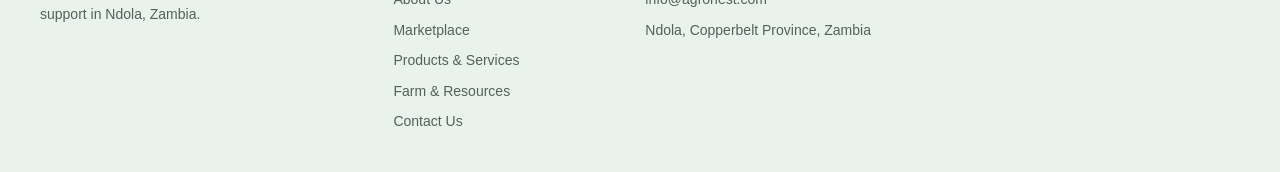
==== commit 6059b7db: "Initial commit: AgroNest agricultural website" ====
--- a/index.html
+++ b/index.html
@@ -1,151 +1,260 @@
-<!DOCTYPE html>
-<html lang="en">
-
-<head>
-    <meta charset="UTF-8">
-    <meta name="viewport" content="width=device-width, initial-scale=1.0">
-    <title>Agrone-nest</title>
-</head>
-
-<body>
-
-    <!-- Top Header / Branding & Actions -->
-    <header>
-        <div class="logo-container">
-            <img src="logo.png" alt="Agro-nest logo" width="40" height="40">
-            <span>logo</span>
-        </div>
-
-        <div class="header-actions">
-            <a href="pages/products.html">Get Started</a>
-            <button type="button" aria-label="More Options">&#8942;</button>
-        </div>
-    </header>
-
-    <!-- Navigation Bar -->
-    <nav aria-label="Main Navigation">
-        <ul>
-            <li><a href="index.html">Home</a></li>
-            <li><a href="pages/about.html">About Us</a></li>
-            <li><a href="pages/services.html">Services</a></li>
-            <li><a href="pages/products.html">Products</a></li>
-            <li><a href="pages/resources.html">Resources</a></li>
-            <li><a href="pages/contact.html">Contact</a></li>
-        </ul>
-    </nav>
-
-    <!-- Main Content Area -->
-    <main>
-
-        <!-- Agronist Agricultural Slider Structure -->
-        <section class="slider-section" aria-label="Agronist Agricultural Image Slider">
-            <div class="slider-wrapper">
-
-                <!-- Slide 1: Welcome to Agronist -->
-                <article class="slide">
-                    <img src="images/welcome-agronist.jpg" alt="Agricultural landscape showcasing Welcome to Agronist">
-                    <div class="slide-overlay">
-                        <h2>Welcome to Agro-nest</h2>
-                        <p>Connecting people with agriculture and providing sustainable farming solutions.</p>
-                    </div>
-                </article>
-
-                <!-- Slide 2: Crop Farming -->
-                <article class="slide">
-                    <img src="images/crop-farming.jpg" alt="Vibrant crop farming field with healthy crops">
-                    <div class="slide-overlay">
-                        <h2>Crop Farming</h2>
-                        <p>Growing food for the future with high-yield crops and sustainable soil management.</p>
-                    </div>
-                </article>
-
-                <!-- Slide 3: Poultry Farming -->
-                <article class="slide">
-                    <img src="images/poultry-farming.jpg" alt="Modern poultry farming facility with healthy flock">
-                    <div class="slide-overlay">
-                        <h2>Poultry Farming</h2>
-                        <p>Supporting poultry production with modern chicken rearing and quality egg management.</p>
-                    </div>
-                </article>
-
-                <!-- Slide 4: Fish Farming -->
-                <article class="slide">
-                    <img src="images/fish-farming.jpg" alt="Aquaculture fish farming pond with fresh water fish">
-                    <div class="slide-overlay">
-                        <h2>Fish Farming</h2>
-                        <p>Supporting aquaculture with modern freshwater fish production and pond management.</p>
-                    </div>
-                </article>
-
-            </div>
-
-            <!-- Slider Navigation Controls (For future CSS/JS implementation) -->
-            <button type="button" class="slider-control prev" aria-label="Previous Slide">&lt;</button>
-            <button type="button" class="slider-control next" aria-label="Next Slide">&gt;</button>
-
-            <!-- Slider Pagination Indicators (For future CSS/JS implementation) -->
-            <nav class="slider-dots" aria-label="Slider Page Navigation">
-                <button type="button" class="dot" aria-label="Go to Slide 1"></button>
-                <button type="button" class="dot" aria-label="Go to Slide 2"></button>
-                <button type="button" class="dot" aria-label="Go to Slide 3"></button>
-                <button type="button" class="dot" aria-label="Go to Slide 4"></button>
-            </nav>
-        </section>
-
-    </main>
-
-    <!-- Footer Section -->
-    <footer>
-        <div class="footer-columns">
-
-            <!-- Column 1: Social Media Platform -->
-            <section class="footer-col">
-                <h3>Social Media Platform</h3>
-                <p>Connect with us on our official social channels for updates and tips.</p>
-                <ul class="social-links">
-                    <li><a href="#" aria-label="Facebook">Facebook</a></li>
-                    <li><a href="#" aria-label="Twitter">Twitter</a></li>
-                    <li><a href="#" aria-label="Instagram">Instagram</a></li>
-                    <li><a href="#" aria-label="LinkedIn">LinkedIn</a></li>
-                </ul>
-            </section>
-
-            <!-- Column 2: Quick Links -->
-            <nav class="footer-col" aria-label="Quick Links Navigation">
-                <h3>Quick links</h3>
-                <ul>
-                    <li><a href="index.html">Home</a></li>
-                    <li><a href="pages/about.html">About Us</a></li>
-                    <li><a href="pages/services.html">Services</a></li>
-                    <li><a href="pages/contact.html">Contact</a></li>
-                </ul>
-            </nav>
-
-            <!-- Column 3: Services -->
-            <nav class="footer-col" aria-label="Services Navigation">
-                <h3>Services</h3>
-                <ul>
-                    <li><a href="pages/services.html#crop-farming">Crop Farming</a></li>
-                    <li><a href="pages/services.html#poultry-farming">Poultry Farming</a></li>
-                    <li><a href="pages/services.html#fish-farming">Fish Farming</a></li>
-                    <li><a href="pages/services.html#advisory">Farming Advisory</a></li>
-                </ul>
-            </nav>
-
-            <!-- Column 4: Contact Us -->
-            <section class="footer-col">
-                <h3>Contact Us</h3>
-                <address>
-                    <p>Phone: +260 970 000 000</p>
-                    <p>Email: info@samsgardens.com</p>
-                    <p>Location: Ndola, Zambia</p>
-                </address>
-            </section>
-
-        </div>
-    </footer>
-
-    <script src="js/script.js"></script>
-</body>
-
-</html>
+<!DOCTYPE html>
+<html lang="en">
+
+<head>
+    <!-- Document metadata and page title identify the homepage in browsers and search results. -->
+    <meta charset="UTF-8">
+    <meta name="viewport" content="width=device-width, initial-scale=1.0">
+    <meta name="description"
+        content="Meet AgroNest in Ndola, Zambia: integrated crop and livestock production, practical farm services, training and organic manure.">
+    <title>AgroNest | Growing Food. Building Futures.</title>
+    <!-- Shared design rules load before the homepage-specific styles. -->
+    <link rel="stylesheet" href="css/global.css">
+    <link rel="stylesheet" href="css/home.css">
+</head>
+
+<body>
+    <!-- Brand header and quick action are shared across the site. -->
+    <header>
+        <a href="index.html" class="logo-container" aria-label="AgroNest home">
+            <img src="images/logo.png" alt="" width="40" height="40">
+            <span>AgroNest</span>
+        </a>
+        <nav class="header-actions" aria-label="Quick actions">
+            <a href="pages/products-services.html">Explore our farm</a>
+            <a href="pages/register.html">Farmer registration</a>
+        </nav>
+    </header>
+
+    <!-- Primary site navigation links to the existing pages. -->
+    <nav aria-label="Main Navigation">
+        <ul>
+            <li><a href="index.html" aria-current="page">Home</a></li>
+            <li><a href="pages/about.html">About Us</a></li>
+            <li><a href="marketplace.php">Marketplace</a></li>
+            <li><a href="pages/products-services.html">Products &amp; Services</a></li>
+            <li><a href="pages/farm-resources.html">Farm &amp; Resources</a></li>
+            <li><a href="pages/contact.html">Contact Us</a></li>
+            <li><a href="farmer/login.php">Farmer login</a></li>
+        </ul>
+    </nav>
+
+    <main>
+        <!-- Featured slider sits immediately below navigation; the original hero remains slide one. -->
+        <section class="home-slider" aria-label="Featured AgroNest services and offerings">
+            <!-- Original homepage hero: its existing content, image, button, and styles are preserved. -->
+            <section class="home-hero" aria-labelledby="home-heading">
+                <img src="images/welcome-agronist.jpg"
+                    alt="Farm landscape representing AgroNest's agricultural work in Ndola" fetchpriority="high">
+                <header class="home-hero-content">
+                    <p class="home-kicker">AgroNest · Ndola, Copperbelt Province</p>
+                    <h1 id="home-heading">Growing Food.<br>Building Futures.</h1>
+                    <p>Integrated crop and livestock farming, practical agricultural services and knowledge for a stronger
+                        local food system.</p>
+                    <a class="btn-primary" href="marketplace.php">Browse available products</a>
+                    <a class="btn-primary" href="pages/products-services.html">Discover our products and services</a>
+                </header>
+            </section>
+
+            <!-- Crop slide introduces crop production and links to the services section. -->
+            <section class="home-hero home-slider-slide" aria-labelledby="crop-slide-heading" hidden>
+                <img src="images/crop-farming.jpg"
+                    alt="A farmer tending crops in a cultivated field" loading="lazy">
+                <header class="home-hero-content">
+                    <p class="home-kicker">Grow with AgroNest</p>
+                    <h2 id="crop-slide-heading">Crop Farming</h2>
+                    <p>Explore crop production and practical agricultural opportunities for a stronger, more productive
+                        local food system.</p>
+                    <a class="btn-primary" href="pages/products-services.html#farm-services">Explore Services</a>
+                </header>
+            </section>
+
+            <!-- Poultry slide highlights livestock production and related support. -->
+            <section class="home-hero home-slider-slide" aria-labelledby="poultry-slide-heading" hidden>
+                <img src="images/poultry-farming.jpg"
+                    alt="Healthy chickens in a well-managed poultry house" loading="lazy">
+                <header class="home-hero-content">
+                    <p class="home-kicker">Responsible livestock production</p>
+                    <h2 id="poultry-slide-heading">Poultry Farming</h2>
+                    <p>Discover poultry production and hands-on farming support for healthy flocks and reliable local
+                        food.</p>
+                    <a class="btn-primary" href="pages/products-services.html#farm-services">Explore Services</a>
+                </header>
+            </section>
+
+            <!-- Aquaculture slide presents fish farming as another production opportunity. -->
+            <section class="home-hero home-slider-slide" aria-labelledby="fish-slide-heading" hidden>
+                <img src="images/fish-farming.jpg"
+                    alt="Fish being raised in a managed aquaculture pond" loading="lazy">
+                <header class="home-hero-content">
+                    <p class="home-kicker">Aquaculture opportunities</p>
+                    <h2 id="fish-slide-heading">Fish Farming</h2>
+                    <p>Learn about fish production and aquaculture as a practical way to diversify farm output and
+                        support local food supply.</p>
+                    <a class="btn-primary" href="pages/products-services.html#farm-services">Explore Services</a>
+                </header>
+            </section>
+
+            <!-- Produce slide links visitors to the existing agricultural product listings. -->
+            <section class="home-hero home-slider-slide" aria-labelledby="products-slide-heading" hidden>
+                <img src="images/vegetables.jpg"
+                    alt="Fresh agricultural produce including tomatoes and leafy vegetables" loading="lazy">
+                <header class="home-hero-content">
+                    <p class="home-kicker">Fresh from local farms</p>
+                    <h2 id="products-slide-heading">Discover Agricultural Products</h2>
+                    <p>Explore agricultural products from AgroNest and discover fresh produce grown with care in the
+                        Copperbelt.</p>
+                    <a class="btn-primary" href="pages/products-services.html#featured-products">Explore Products</a>
+                </header>
+            </section>
+
+            <!-- Farm slide directs visitors to the existing farm and farmer showcase. -->
+            <section class="home-hero home-slider-slide" aria-labelledby="farms-slide-heading" hidden>
+                <img src="images/welcome-agronist.jpg"
+                    alt="A broad view across productive green farmland" loading="lazy">
+                <header class="home-hero-content">
+                    <p class="home-kicker">People and farms growing together</p>
+                    <h2 id="farms-slide-heading">Discover Our Farms</h2>
+                    <p>Meet local farms, discover what they produce, and connect with the people behind agricultural
+                        production.</p>
+                    <a class="btn-primary" href="pages/farm-resources.html#farm-showcase">Explore Farms</a>
+                </header>
+            </section>
+
+            <!-- Arrow buttons and dots provide keyboard- and pointer-accessible slide selection. -->
+            <nav class="home-slider-controls" aria-label="Featured slide controls" hidden>
+                <button class="home-slider-arrow" type="button" data-slide-previous aria-label="Previous slide">
+                    &#8592;
+                </button>
+                <ul class="home-slider-dots" aria-label="Choose a slide">
+                    <li><button type="button" data-slide-to="0" aria-label="Show slide 1" aria-current="true"></button></li>
+                    <li><button type="button" data-slide-to="1" aria-label="Show slide 2"></button></li>
+                    <li><button type="button" data-slide-to="2" aria-label="Show slide 3"></button></li>
+                    <li><button type="button" data-slide-to="3" aria-label="Show slide 4"></button></li>
+                    <li><button type="button" data-slide-to="4" aria-label="Show slide 5"></button></li>
+                    <li><button type="button" data-slide-to="5" aria-label="Show slide 6"></button></li>
+                </ul>
+                <button class="home-slider-arrow" type="button" data-slide-next aria-label="Next slide">
+                    &#8594;
+                </button>
+            </nav>
+            <p class="home-slider-status" aria-live="polite" aria-atomic="true" hidden></p>
+        </section>
+
+        <!-- Introductory section explains AgroNest's community focus. -->
+        <section class="home-section" aria-labelledby="intro-heading">
+            <header class="home-section-heading">
+                <p class="home-kicker">Rooted in our community</p>
+                <h2 id="intro-heading">Agriculture that connects people and opportunity</h2>
+                <p>AgroNest brings together farm production, practical learning and agricultural support for farmers,
+                    households, traders, institutions, restaurants and partners.</p>
+            </header>
+        </section>
+
+        <!-- Existing crop and livestock highlights link to the product listings. -->
+        <section class="home-section home-tint" aria-labelledby="products-heading">
+            <header class="home-section-heading">
+                <p class="home-kicker">From our farm</p>
+                <h2 id="products-heading">Crops and livestock</h2>
+                <p>Explore our integrated farm focus, from staple and horticultural crops to poultry and goats.</p>
+            </header>
+            <ul class="home-card-grid">
+                <li class="home-card"
+                    data-category="crops">
+                    <img src="images/crop-farming.jpg" alt="Healthy crops growing in a cultivated field" loading="lazy">
+                    <section>
+                        <h3>Crop production</h3>
+                        <p>Maize, soybeans, rape and tomatoes, supported by careful crop planning and soil stewardship.</p>
+                        <a href="pages/products-services.html#featured-products" class="home-card-link">Browse crop products &rarr;</a>
+                    </section>
+                </li>
+                <li class="home-card"
+                    data-category="livestock">
+                    <img src="images/poultry-farming.jpg" alt="Healthy chickens in a poultry production setting"
+                        loading="lazy">
+                    <section>
+                        <h3>Livestock production</h3>
+                        <p>Broilers, eggs and goats as part of a diversified approach to local food production.</p>
+                        <a href="pages/products-services.html#featured-products" class="home-card-link">Browse livestock products &rarr;</a>
+                    </section>
+                </li>
+            </ul>
+            <p class="home-link-row"><a href="pages/products-services.html">View all products and services &rarr;</a></p>
+        </section>
+
+        <!-- Summary of practical support services available from AgroNest. -->
+        <section class="home-section" aria-labelledby="services-heading">
+            <header class="home-section-heading">
+                <p class="home-kicker">Practical farm support</p>
+                <h2 id="services-heading">Services that help farms grow</h2>
+            </header>
+            <ul class="home-service-list">
+                <li><strong>Advisory</strong><span>Farm planning and practical production guidance.</span></li>
+                <li><strong>Training</strong><span>Knowledge sharing for sustainable crop and livestock practices.</span></li>
+                <li><strong>Farm information</strong><span>Accessible resources, tips and answers to common questions.</span></li>
+                <li><strong>Organic manure</strong><span>A nutrient-recycling option for improving soil health.</span></li>
+            </ul>
+            <p class="home-link-row"><a href="pages/products-services.html#farm-services">Explore our services &rarr;</a></p>
+        </section>
+
+        <!-- Highlights the principles behind the farm's work. -->
+        <section class="home-section home-tint" aria-labelledby="why-heading">
+            <header class="home-section-heading">
+                <p class="home-kicker">Our approach</p>
+                <h2 id="why-heading">Why AgroNest</h2>
+            </header>
+            <ul class="home-reasons">
+                <li><h3>Locally grounded</h3><p>Based in Ndola, we focus on the needs and opportunities of our
+                    Copperbelt community.</p></li>
+                <li><h3>Integrated thinking</h3><p>We connect crops, livestock, soil care and practical learning in
+                    one farm approach.</p></li>
+                <li><h3>Built on shared growth</h3><p>We aim to strengthen the relationships between producers,
+                    buyers and agricultural partners.</p></li>
+            </ul>
+        </section>
+
+        <!-- Final homepage call to action links to farm resources. -->
+        <section class="home-section latest-section" aria-labelledby="latest-heading">
+            <header>
+                <p class="home-kicker">Keep learning</p>
+                <h2 id="latest-heading">Latest farm information</h2>
+                <p>Read practical guidance on crop production, livestock management, irrigation and sustainable farming.
+                </p>
+            </header>
+            <a class="btn-primary" href="pages/farm-resources.html">Browse farm resources</a>
+        </section>
+    </main>
+
+    <!-- Shared footer keeps the site's contact details and navigation available. -->
+    <footer>
+        <section class="footer-col">
+            <h3>AgroNest</h3>
+            <p>Growing Food. Building Futures.</p>
+            <p>Integrated farming and practical agricultural support in Ndola, Zambia.</p>
+        </section>
+        <nav class="footer-col" aria-label="Explore AgroNest">
+            <h3>Explore</h3>
+            <ul>
+                <li><a href="index.html">Home</a></li>
+                <li><a href="pages/about.html">About Us</a></li>
+                <li><a href="marketplace.php">Marketplace</a></li>
+                <li><a href="pages/products-services.html">Products &amp; Services</a></li>
+                <li><a href="pages/farm-resources.html">Farm &amp; Resources</a></li>
+                <li><a href="pages/contact.html">Contact Us</a></li>
+            </ul>
+        </nav>
+        <section class="footer-col">
+            <h3>Contact</h3>
+            <address>
+                <p><a href="tel:+260970000000">+260 970 000 000</a></p>
+                <p><a href="mailto:info@agronest.com">info@agronest.com</a></p>
+                <p>Ndola, Copperbelt Province, Zambia</p>
+            </address>
+        </section>
+    </footer>
+    <!-- Existing site interactions load separately from the homepage slider behavior. -->
+    <script src="js/script.js"></script>
+    <script src="js/home-slider.js"></script>
+</body>
+
+</html>
--- a/css/global.css
+++ b/css/global.css
@@ -0,0 +1,422 @@
+/* ==========================================================================
+   AGRO-NEST  — GLOBAL STYLESHEET  (css/global.css)
+   Shared across every page on the site.
+   Load this file first, then the matching page-specific stylesheet.
+   ========================================================================== */
+
+/* --------------------------------------------------------------------------
+   1. DESIGN TOKENS & ROOT VARIABLES
+   -------------------------------------------------------------------------- */
+:root {
+  /* Brand palette: shared surfaces, text, navigation, actions, and focus colors. */
+  --page:            #ffffff;
+  --text:            #183c29;
+  --muted:           #506357;
+  --subtle-text:     #506357;
+  --green:           #196138;
+  --green-hover:     #134d2c;
+  --action:          #196138;
+  --action-text:     #ffffff;
+  --navigation:      #227443;
+  --navigation-text: #ffffff;
+  --soft:            #eaf2ec;
+  --footer:          #eaf2ec;
+  --line:            #bfd1c3;
+  --focus:           #d4ad46;
+  --card-bg:         #f7faf8;
+
+  /* Shared content widths and rounded corners keep layouts consistent. */
+  --content-width: 1200px;
+  --radius:        8px;
+
+  /* Shared shadows establish a consistent depth for cards and dialogs. */
+  --shadow:    0 4px 12px rgba(24, 60, 41, 0.08);
+  --shadow-lg: 0 10px 30px rgba(24, 60, 41, 0.10);
+
+  /* Site-wide font stack, inherited by page-specific content. */
+  --font: Arial, Helvetica, sans-serif;
+}
+
+/* --------------------------------------------------------------------------
+   2. CSS RESET & GLOBAL BASE
+   -------------------------------------------------------------------------- */
+*,
+*::before,
+*::after {
+  box-sizing: border-box;
+}
+
+html {
+  /* Smooth in-page links unless the visitor has requested reduced motion below. */
+  scroll-behavior: smooth;
+}
+
+body {
+  margin: 0;
+  background: var(--page);
+  color: var(--text);
+  font-family: var(--font);
+  line-height: 1.6;
+}
+
+img {
+  /* Images remain responsive and do not leave inline baseline gaps. */
+  display: block;
+  max-width: 100%;
+}
+
+a {
+  /* Links inherit surrounding text color and transition common interactive states. */
+  color: inherit;
+  text-decoration: none;
+  transition: color 0.2s ease, background 0.2s ease, border-color 0.2s ease;
+}
+
+button {
+  font: inherit;
+  cursor: pointer;
+}
+
+address {
+  font-style: normal;
+}
+
+button,
+a {
+  -webkit-tap-highlight-color: transparent;
+}
+
+/* Accessible focus outlines */
+a:focus-visible,
+button:focus-visible,
+input:focus-visible,
+textarea:focus-visible {
+  outline: 3px solid var(--focus);
+  outline-offset: 3px;
+}
+
+/* --------------------------------------------------------------------------
+   3. SITE HEADER & BRANDING
+   -------------------------------------------------------------------------- */
+body > header {
+  max-width: var(--content-width);
+  margin: auto;
+  padding: 16px 24px;
+  display: flex;
+  justify-content: space-between;
+  align-items: center;
+  flex-wrap: wrap;
+  gap: 16px;
+  min-height: 76px;
+}
+
+.logo-container {
+  /* Keep the brand mark and name aligned as one flexible header unit. */
+  display: flex;
+  align-items: center;
+  gap: 12px;
+  font-size: 20px;
+  font-weight: 700;
+  color: var(--text);
+  text-decoration: none;
+}
+
+.logo-container img {
+  /* Constrain the site mark consistently across page headers. */
+  width: 40px;
+  height: 40px;
+  object-fit: contain;
+  border-radius: 50%;
+  background: var(--footer);
+  flex-shrink: 0;
+}
+
+.header-actions {
+  /* Align shortcut links and controls beside the site identity. */
+  display: flex;
+  align-items: center;
+  gap: 12px;
+}
+
+/* Primary "Get Started" button */
+.header-actions > a {
+  /* Shared button treatment for prominent header actions. */
+  display: inline-flex;
+  align-items: center;
+  justify-content: center;
+  padding: 9px 18px;
+  border: 1px solid var(--action);
+  border-radius: var(--radius);
+  background: var(--action);
+  color: var(--action-text);
+  font-size: 14px;
+  font-weight: 600;
+  transition: background 0.2s ease, opacity 0.2s ease;
+}
+
+.header-actions > a:hover {
+  background: var(--green-hover);
+}
+
+/* --------------------------------------------------------------------------
+   4. PRIMARY NAVIGATION BAR
+   -------------------------------------------------------------------------- */
+body > nav {
+  background: var(--navigation);
+  color: var(--navigation-text);
+}
+
+body > nav ul {
+  /* Center the primary page links while allowing wrapping at narrow widths. */
+  max-width: var(--content-width);
+  margin: 0 auto;
+  padding: 14px 24px;
+  display: flex;
+  justify-content: center;
+  flex-wrap: wrap;
+  gap: 12px 28px;
+  list-style: none;
+}
+
+body > nav a {
+  /* The transparent border reserves space for the active/hover underline. */
+  color: var(--navigation-text);
+  font-size: 15px;
+  font-weight: 600;
+  padding: 4px 6px;
+  border-bottom: 2px solid transparent;
+}
+
+body > nav a:hover,
+body > nav a[aria-current="page"],
+body > nav a[aria-current] {
+  border-bottom-color: var(--focus);
+  text-decoration: underline;
+  text-underline-offset: 6px;
+}
+
+/* --------------------------------------------------------------------------
+   5. MAIN CONTAINER
+   -------------------------------------------------------------------------- */
+main {
+  /* Keep the main page flow full-width without adding horizontal overflow. */
+  width: 100%;
+  margin: 0 auto;
+}
+
+/* --------------------------------------------------------------------------
+   6. PAGE HEADER BAND  (standard inner-page hero banner)
+   Used by: products-services and farm-resources.
+   About page overrides this in about.css.
+   -------------------------------------------------------------------------- */
+.page-header {
+  /* Shared inner-page heading band; individual pages can refine the treatment. */
+  text-align: center;
+  margin-bottom: 40px;
+  padding: 40px 24px 24px;
+  border-bottom: 1px solid var(--line);
+}
+
+.page-header h1 {
+  font-size: 36px;
+  color: var(--text);
+  margin: 0 0 12px;
+  line-height: 1.2;
+}
+
+.page-header p {
+  color: var(--muted);
+  font-size: 18px;
+  max-width: 680px;
+  margin: 0 auto;
+}
+
+/* --------------------------------------------------------------------------
+   7. REUSABLE PRIMARY BUTTON
+   -------------------------------------------------------------------------- */
+.btn-primary {
+  /* General-purpose primary link/button used across page-specific sections. */
+  display: inline-block;
+  padding: 12px 24px;
+  background: var(--green);
+  color: #ffffff;
+  border-radius: 6px;
+  font-weight: 600;
+  font-size: 15px;
+  transition: background 0.2s ease;
+}
+
+.btn-primary:hover {
+  background: var(--green-hover);
+}
+
+/* --------------------------------------------------------------------------
+   8. SHARED FORM BASE
+   Scoped to specific containers to avoid polluting every page.
+   -------------------------------------------------------------------------- */
+
+/* Contact-page wrapper group keeps each label and control together. */
+.form-group {
+  /* Stack each label and control with consistent spacing. */
+  display: flex;
+  flex-direction: column;
+  gap: 8px;
+  margin: 0 0 16px;
+}
+
+.form-group label {
+  font-weight: 600;
+  font-size: 14px;
+  color: var(--text);
+}
+
+.form-group input[type="text"],
+.form-group input[type="email"],
+.form-group input[type="tel"],
+.form-group textarea {
+  /* Match text fields across contact and older checkout layouts. */
+  width: 100%;
+  padding: 12px 14px;
+  border: 1.5px solid var(--line);
+  border-radius: 6px;
+  font-size: 15px;
+  font-family: inherit;
+  color: var(--text);
+  background: #ffffff;
+  box-sizing: border-box;
+  transition: border-color 0.2s ease, box-shadow 0.2s ease;
+}
+
+.form-group input:focus,
+.form-group textarea:focus {
+  /* Focus ring communicates which form control is currently active. */
+  border-color: var(--green);
+  outline: none;
+  box-shadow: 0 0 0 3px rgba(25, 97, 56, 0.15);
+}
+
+/* Generic submit button */
+button[type="submit"] {
+  /* Shared submit control; page-specific classes may refine its width or label. */
+  display: inline-flex;
+  align-items: center;
+  justify-content: center;
+  padding: 13px 26px;
+  background: var(--green);
+  color: #ffffff;
+  border: none;
+  border-radius: 6px;
+  font-size: 15px;
+  font-weight: 700;
+  cursor: pointer;
+  transition: background 0.2s ease, transform 0.15s ease;
+}
+
+button[type="submit"]:hover {
+  background: var(--green-hover);
+  transform: translateY(-1px);
+}
+
+/* --------------------------------------------------------------------------
+   9. FOOTER  (all pages)
+   -------------------------------------------------------------------------- */
+body > footer,
+footer {
+  /* Footer columns reuse the shared content width and site background palette. */
+  border-top: 1px solid var(--line);
+  background: var(--footer);
+  color: var(--text);
+  padding: 48px max(24px, calc((100% - var(--content-width)) / 2)) 32px;
+  display: grid;
+  grid-template-columns: 1.25fr 0.85fr 1fr 1.2fr;
+  gap: 36px;
+}
+
+.footer-col h3 {
+  margin: 0 0 16px;
+  font-size: 18px;
+  color: var(--text);
+}
+
+.footer-col p,
+.footer-col ul,
+.footer-col address {
+  margin: 0;
+  padding: 0;
+  list-style: none;
+  font-size: 14px;
+  font-style: normal;
+  color: var(--muted);
+}
+
+.footer-col li,
+.footer-col address p {
+  margin-bottom: 8px;
+}
+
+.footer-col a {
+  color: var(--muted);
+}
+
+.footer-col a:hover {
+  color: var(--green);
+  text-decoration: underline;
+}
+
+/* --------------------------------------------------------------------------
+   10. RESPONSIVE MEDIA QUERIES — shared / cross-page rules
+   -------------------------------------------------------------------------- */
+
+/* Tablets: collapse footer to two columns */
+@media (max-width: 900px) {
+  /* Reduce footer columns on medium screens so labels and links have room. */
+  body > footer,
+  footer {
+    grid-template-columns: repeat(2, minmax(0, 1fr));
+    gap: 28px;
+  }
+}
+
+/* Small tablets / large phones */
+@media (max-width: 600px) {
+  /* Stack header actions and tighten navigation spacing for phones. */
+  body > header {
+    flex-direction: column;
+    align-items: stretch;
+  }
+
+  .header-actions {
+    justify-content: space-between;
+  }
+
+  body > nav ul {
+    gap: 8px 16px;
+  }
+
+  .page-header h1 {
+    font-size: 28px;
+  }
+}
+
+/* Small phones: stack footer columns */
+@media (max-width: 500px) {
+  /* Use one footer column when the viewport is especially narrow. */
+  body > footer,
+  footer {
+    grid-template-columns: 1fr;
+  }
+}
+
+/* Respect reduced-motion preference */
+@media (prefers-reduced-motion: reduce) {
+  /* Remove non-essential smooth scrolling and transitions for motion-sensitive users. */
+  html {
+    scroll-behavior: auto;
+  }
+
+  *,
+  *::before,
+  *::after {
+    transition: none !important;
+  }
+}
--- a/css/home.css
+++ b/css/home.css
@@ -0,0 +1,380 @@
+/* Homepage hero: layers a darkened crop over the background image for contrast. */
+.home-hero {
+  min-height: 500px;
+  position: relative;
+  display: flex;
+  align-items: center;
+  overflow: hidden;
+  background: var(--green-hover);
+  color: #ffffff;
+}
+
+.home-hero::after {
+  /* Directional overlay keeps the text side readable without hiding the photo. */
+  content: "";
+  position: absolute;
+  inset: 0;
+  background: linear-gradient(90deg, rgba(7, 30, 17, 0.82), rgba(7, 30, 17, 0.2));
+}
+
+.home-hero > img {
+  /* Cover the full hero while keeping the image out of normal text flow. */
+  position: absolute;
+  inset: 0;
+  width: 100%;
+  height: 100%;
+  max-width: none;
+  object-fit: cover;
+}
+
+.home-hero-content {
+  /* Constrain hero copy to the shared page width and layer it above the overlay. */
+  position: relative;
+  z-index: 1;
+  width: min(100% - 48px, var(--content-width));
+  margin: 0 auto;
+  padding: 72px 0;
+}
+
+.home-hero h1 {
+  /* Large headline scales fluidly between compact phones and desktop screens. */
+  max-width: 720px;
+  margin: 10px 0 18px;
+  font-size: clamp(38px, 6vw, 64px);
+  line-height: 1.08;
+}
+
+.home-hero-content > p:not(.home-kicker) {
+  max-width: 640px;
+  margin: 0 0 28px;
+  color: #f0f7f2;
+  font-size: clamp(17px, 2vw, 21px);
+}
+
+.home-kicker {
+  /* Small uppercase label introduces the page or featured offering. */
+  margin: 0 0 8px;
+  color: var(--green);
+  font-size: 13px;
+  font-weight: 800;
+  letter-spacing: 0.1em;
+  text-transform: uppercase;
+}
+
+.home-hero .home-kicker {
+  color: #f0d885;
+}
+
+.home-hero .btn-primary {
+  /* Reverse the primary button colors over the dark photo overlay. */
+  display: inline-block;
+  background: #ffffff;
+  color: var(--green-hover);
+}
+
+.home-hero .btn-primary:hover {
+  background: var(--soft);
+}
+
+/* Slider slides reuse the original hero design; controls occupy a separate grid row. */
+.home-slider {
+  /* A shared grid cell lets each hero replace the previous slide without shifting controls. */
+  display: grid;
+}
+
+.home-slider > .home-hero {
+  grid-area: 1 / 1;
+}
+
+.home-slider > .home-hero[hidden] {
+  /* Override the hero's display layout so hidden slides cannot overlap the active one. */
+  display: none;
+}
+
+.home-slider-slide h2 {
+  /* New slides use the same headline scale as the original hero's h1. */
+  max-width: 720px;
+  margin: 10px 0 18px;
+  font-size: clamp(38px, 6vw, 64px);
+  line-height: 1.08;
+}
+
+.home-slider-controls {
+  /* Place compact navigation beneath the image rather than over the original hero. */
+  grid-column: 1;
+  grid-row: 2;
+  display: flex;
+  align-items: center;
+  justify-content: center;
+  gap: 20px;
+  padding: 14px 20px;
+  background: #ffffff;
+}
+
+.home-slider-controls[hidden] {
+  display: none;
+}
+
+.home-slider-arrow {
+  /* Circular arrows provide clear, reusable touch and pointer targets. */
+  width: 42px;
+  height: 42px;
+  display: grid;
+  place-items: center;
+  flex: 0 0 auto;
+  border: 1px solid var(--line);
+  border-radius: 50%;
+  background: #ffffff;
+  color: var(--green);
+  font-size: 21px;
+  line-height: 1;
+  transition: background 0.2s ease, color 0.2s ease, border-color 0.2s ease;
+}
+
+.home-slider-arrow:hover {
+  /* Reverse the arrow colors on hover to match the site's green action palette. */
+  border-color: var(--green);
+  background: var(--green);
+  color: #ffffff;
+}
+
+.home-slider-dots {
+  /* Keep slide selectors centered between the previous and next buttons. */
+  display: flex;
+  align-items: center;
+  justify-content: center;
+  gap: 10px;
+  margin: 0;
+  padding: 0;
+  list-style: none;
+}
+
+.home-slider-dots button {
+  /* Small circular indicators are individual buttons for keyboard and touch access. */
+  width: 12px;
+  height: 12px;
+  display: block;
+  padding: 0;
+  border: 0;
+  border-radius: 50%;
+  background: #bfd1c3;
+  transition: transform 0.2s ease, background 0.2s ease;
+}
+
+.home-slider-dots button[aria-current="true"] {
+  /* The current indicator is larger and brand-colored to expose slide state. */
+  transform: scale(1.2);
+  background: var(--green);
+}
+
+.home-slider-status {
+  /* Preserve live slide announcements for assistive technology without visual clutter. */
+  position: absolute;
+  width: 1px;
+  height: 1px;
+  padding: 0;
+  overflow: hidden;
+  clip: rect(0, 0, 0, 0);
+  white-space: nowrap;
+  clip-path: inset(50%);
+  border: 0;
+}
+
+.home-section {
+  /* Shared vertical rhythm separates the homepage content areas. */
+  padding: 64px 24px;
+}
+
+.home-tint {
+  background: var(--card-bg);
+  border-block: 1px solid var(--line);
+}
+
+.home-section-heading {
+  /* Limit heading copy width and center section introductions. */
+  max-width: 760px;
+  margin: 0 auto 32px;
+  text-align: center;
+}
+
+.home-section-heading h2,
+.latest-section h2 {
+  margin: 0 0 12px;
+  color: var(--text);
+  font-size: clamp(26px, 3.2vw, 36px);
+  line-height: 1.2;
+}
+
+.home-section-heading > p:last-child,
+.latest-section > div > p:last-child {
+  margin: 0;
+  color: var(--muted);
+  font-size: 17px;
+}
+
+.home-card-grid,
+.home-reasons,
+.home-service-list {
+  max-width: 1000px;
+  margin: 0 auto;
+}
+
+.home-card-grid,
+.home-reasons {
+  /* Two-column card layouts collapse to one column at the mobile breakpoint. */
+  display: grid;
+  grid-template-columns: repeat(2, minmax(0, 1fr));
+  gap: 24px;
+  padding: 0;
+  list-style: none;
+}
+
+.home-card,
+.home-reasons li {
+  /* Shared card surfaces keep image and text blocks visually grouped. */
+  overflow: hidden;
+  background: #ffffff;
+  border: 1px solid var(--line);
+  border-radius: 12px;
+  box-shadow: var(--shadow);
+}
+
+.home-card img {
+  /* Consistent image height gives each production card an aligned top edge. */
+  width: 100%;
+  height: 220px;
+  object-fit: cover;
+}
+
+.home-card > div,
+.home-card > section,
+.home-reasons li {
+  /* Pad the semantic content area inside each card. */
+  padding: 24px;
+}
+
+.home-card h3,
+.home-reasons li h3 {
+  margin: 0 0 8px;
+  color: var(--green);
+  font-size: 20px;
+}
+
+.home-card p,
+.home-reasons li p {
+  margin: 0;
+  color: var(--muted);
+}
+
+.home-link-row {
+  max-width: 1000px;
+  margin: 24px auto 0;
+  text-align: center;
+}
+
+.home-link-row a {
+  color: var(--green);
+  font-weight: 700;
+  text-decoration: underline;
+  text-underline-offset: 3px;
+}
+
+.home-service-list {
+  /* Arrange service summaries in a simple two-column list on wide screens. */
+  padding: 0;
+  list-style: none;
+  display: grid;
+  grid-template-columns: repeat(2, minmax(0, 1fr));
+  gap: 14px;
+}
+
+.home-service-list li {
+  padding: 20px;
+  display: flex;
+  flex-direction: column;
+  gap: 4px;
+  background: #ffffff;
+  border: 1px solid var(--line);
+  border-radius: 8px;
+}
+
+.home-service-list strong {
+  color: var(--green);
+}
+
+.home-service-list span {
+  color: var(--muted);
+}
+
+.latest-section {
+  /* Align the final resource callout and its button on a shared baseline. */
+  max-width: 1048px;
+  margin: 0 auto;
+  display: flex;
+  align-items: center;
+  justify-content: space-between;
+  gap: 28px;
+}
+
+.latest-section .btn-primary {
+  flex-shrink: 0;
+}
+
+.latest-section > header {
+  max-width: 680px;
+}
+
+@media (max-width: 700px) {
+  /* Stack homepage cards and controls on smaller screens while retaining the hero. */
+  .home-hero {
+    min-height: 440px;
+  }
+
+  .home-slider-controls {
+    gap: 14px;
+    padding: 12px 16px;
+  }
+
+  .home-slider-dots {
+    gap: 8px;
+  }
+
+  .home-slider-dots button {
+    width: 10px;
+    height: 10px;
+  }
+
+  .home-hero-content {
+    width: calc(100% - 40px);
+  }
+
+  .home-card-grid,
+  .home-reasons,
+  .home-service-list {
+    grid-template-columns: 1fr;
+  }
+
+  .latest-section {
+    flex-direction: column;
+    align-items: flex-start;
+  }
+}
+
+@media (max-width: 380px) {
+  /* Reduce control gaps on very narrow screens to avoid horizontal overflow. */
+  .home-slider-controls {
+    gap: 10px;
+  }
+}
+
+@media (prefers-reduced-motion: reduce) {
+  /* Remove control transitions and scaling for visitors who reduce motion. */
+  .home-slider-arrow,
+  .home-slider-dots button {
+    transition: none;
+  }
+
+  .home-slider-dots button[aria-current="true"] {
+    transform: none;
+  }
+}
